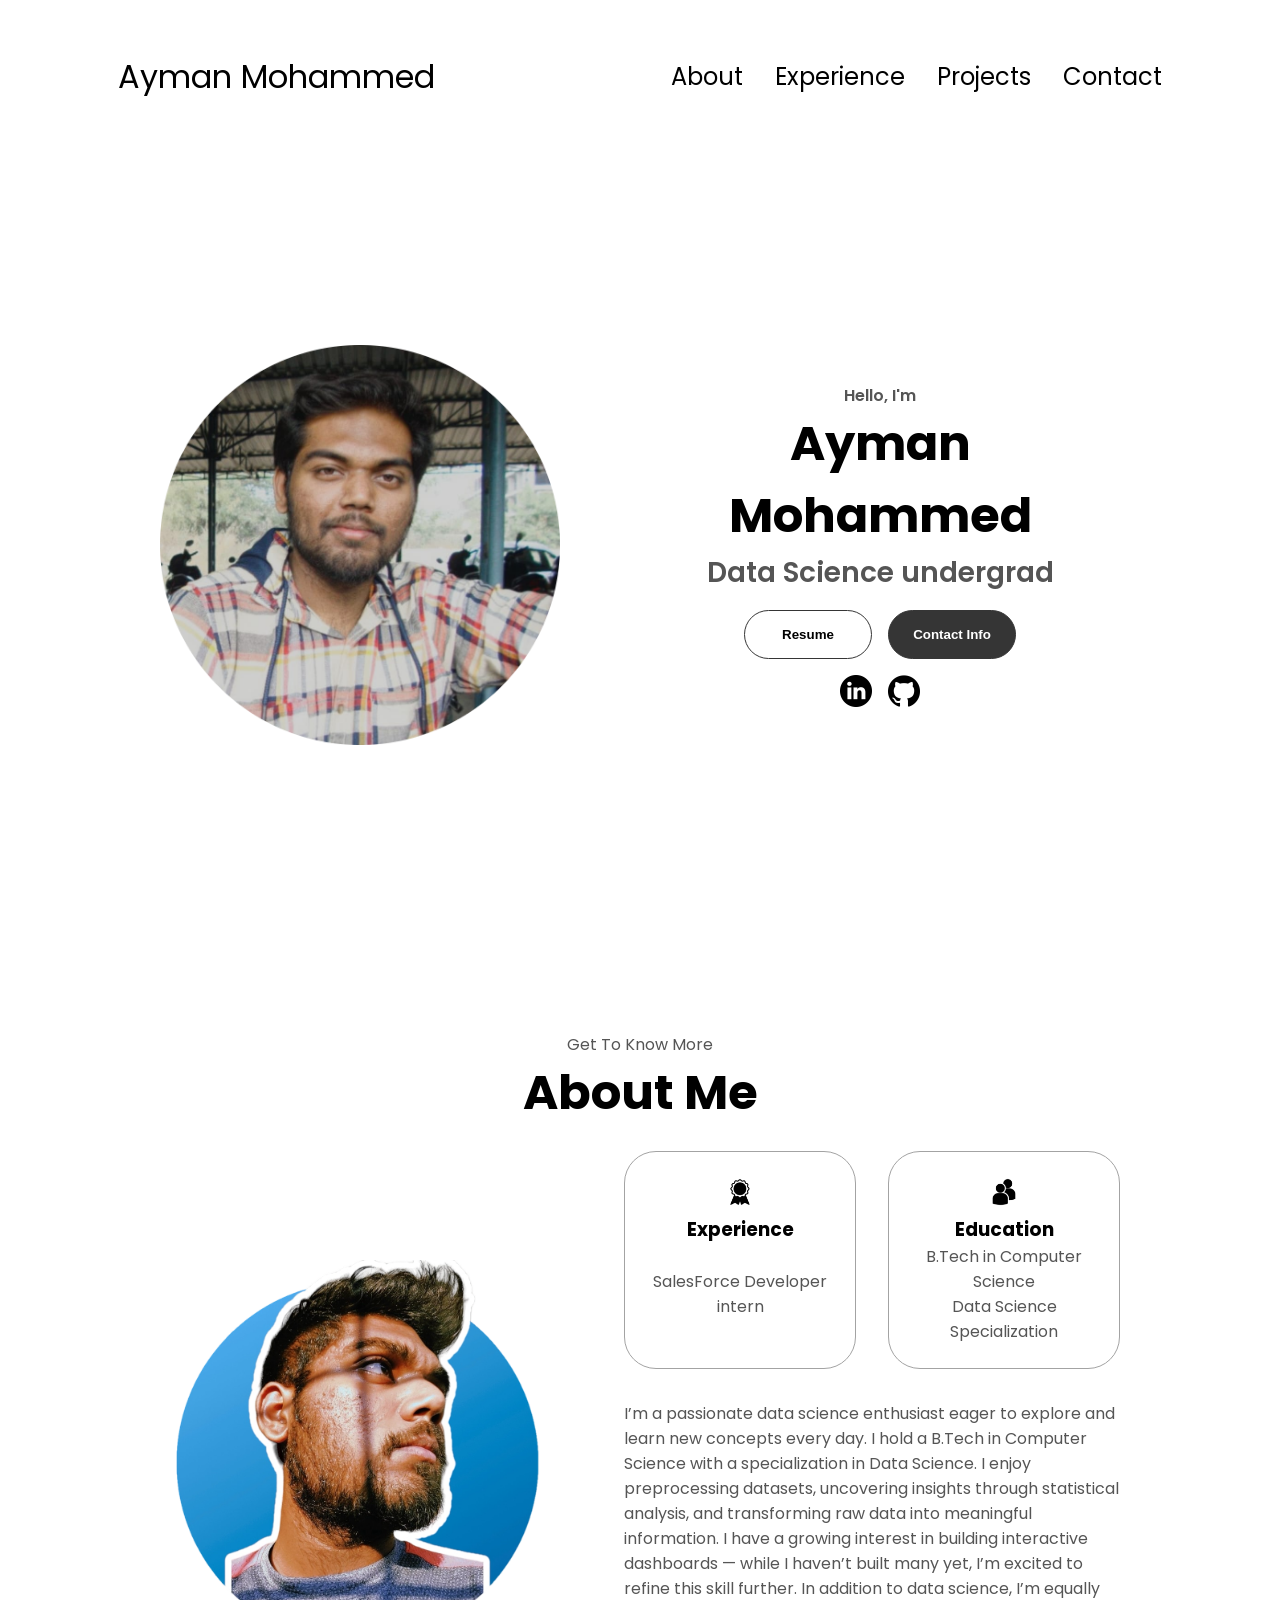
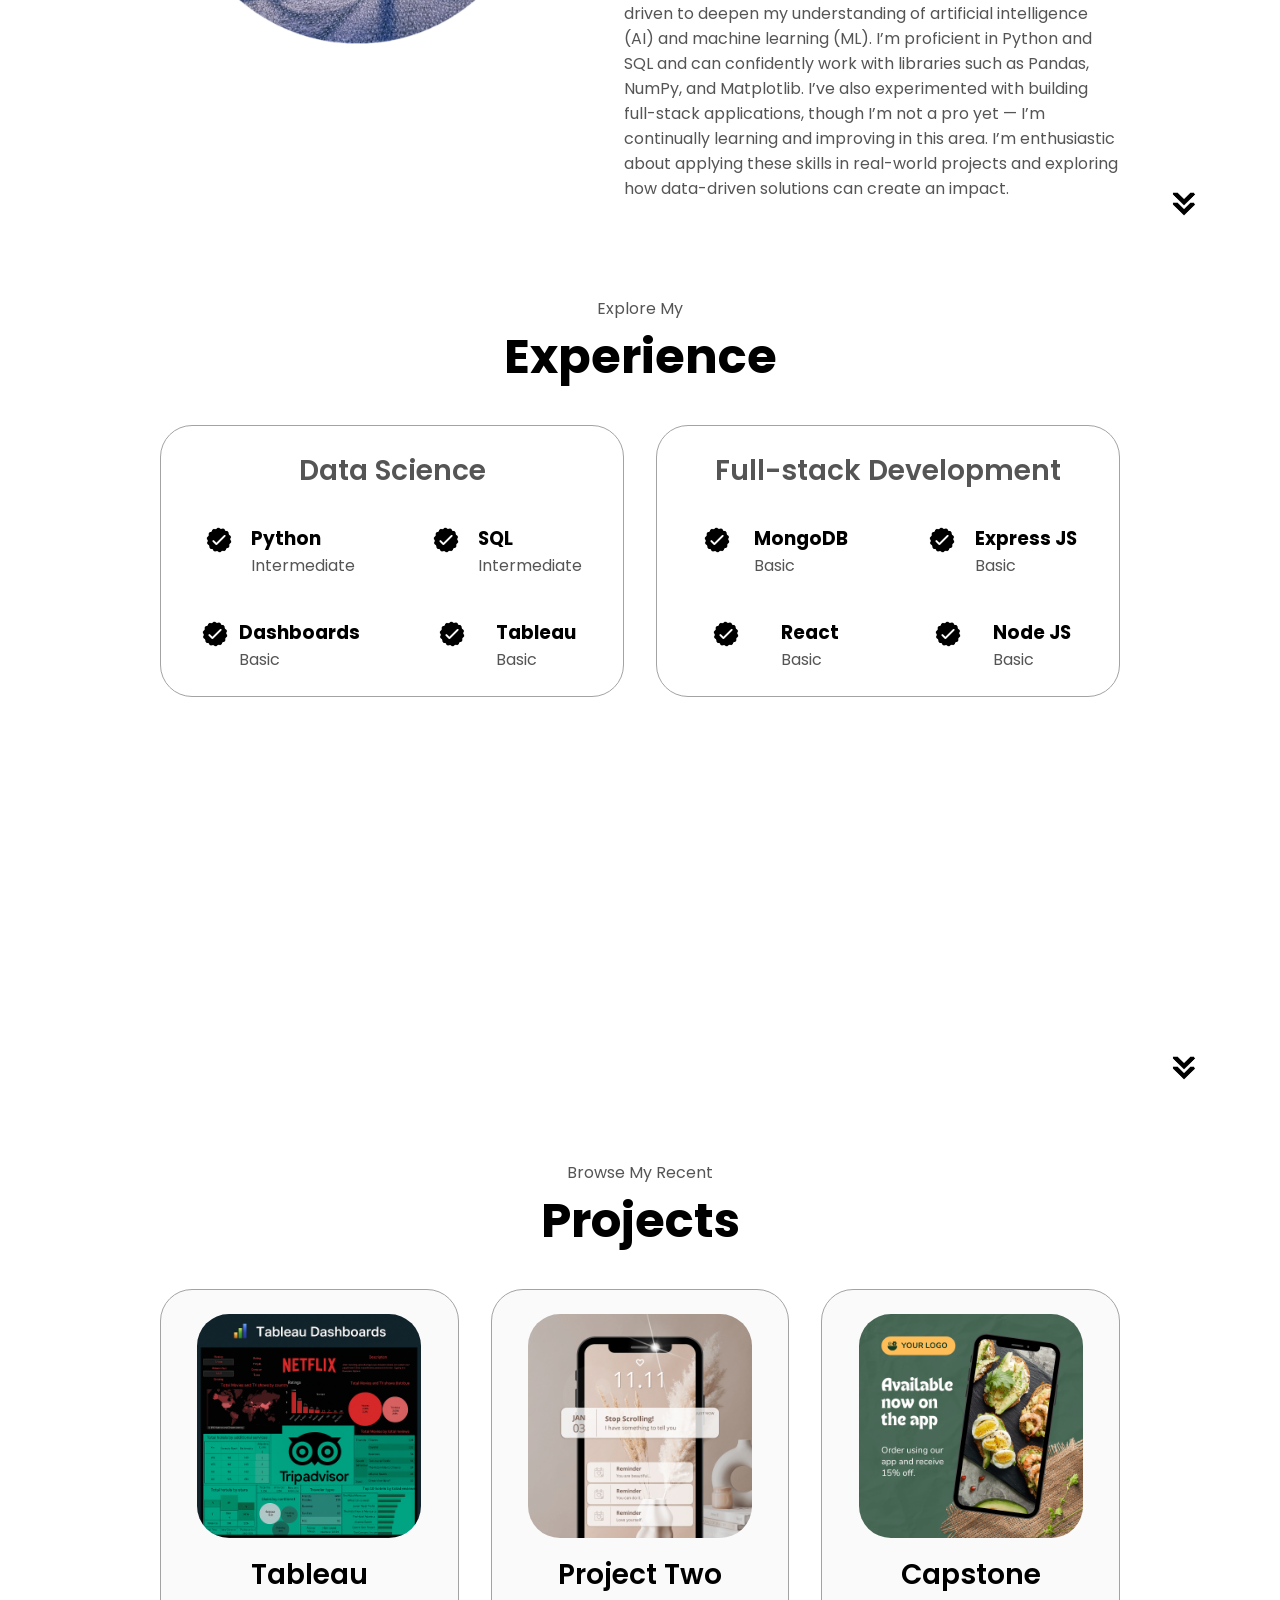
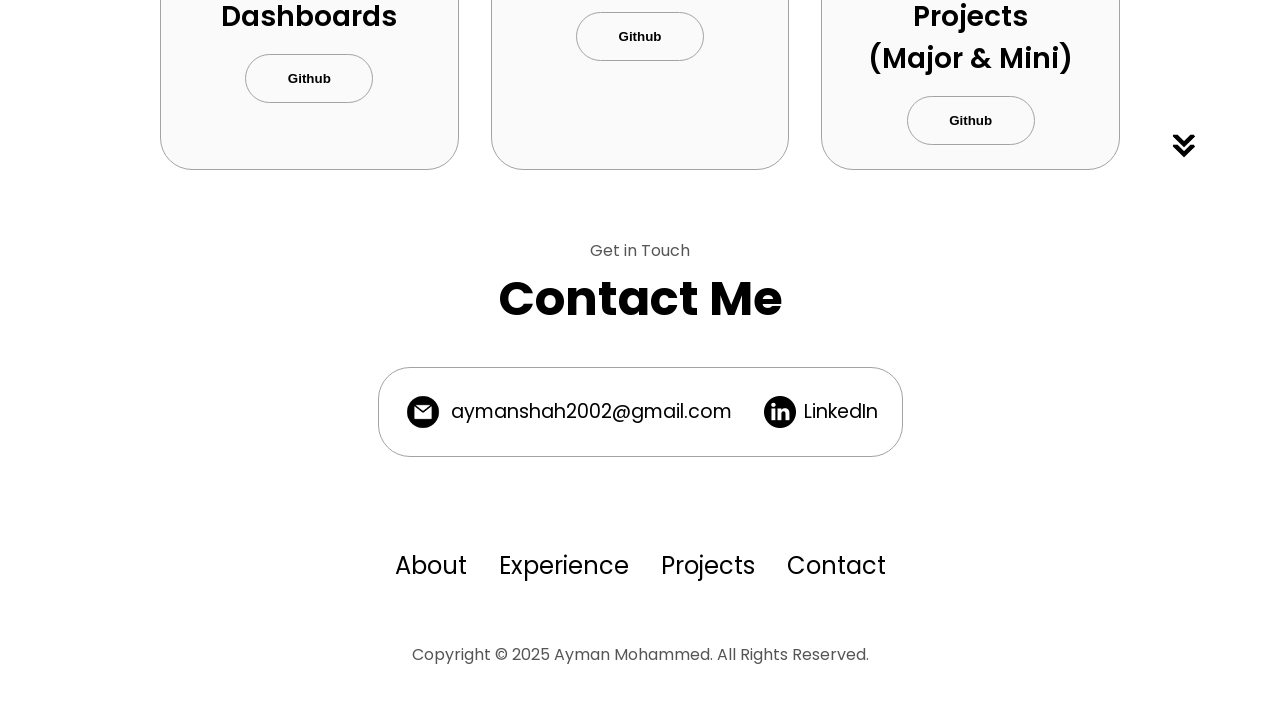
==== index.html @ a9204765 "Initial portfolio commit" ====
<!DOCTYPE html>
<html lang="en">
  <head>
    <meta charset="UTF-8" />
    <meta http-equiv="X-UA-Compatible" content="IE=edge" />
    <meta name="viewport" content="width=device-width, initial-scale=1.0" />
    <title>My Portfolio</title>
    <link rel="stylesheet" href="style.css" />
    <link rel="stylesheet" href="mediaqueries.css" />
  </head>
  <body>
    <nav id="desktop-nav">
      <div class="logo">Ayman Mohammed</div>
      <div>
        <ul class="nav-links">
          <li><a href="#about">About</a></li>
          <li><a href="#experience">Experience</a></li>
          <li><a href="#projects">Projects</a></li>
          <li><a href="#contact">Contact</a></li>
        </ul>
      </div>
    </nav>
    <nav id="hamburger-nav">
      <div class="logo">Ayman Mohammed</div>
      <div class="hamburger-menu">
        <div class="hamburger-icon" onclick="toggleMenu()">
          <span></span>
          <span></span>
          <span></span>
        </div>
        <div class="menu-links">
          <li><a href="#about" onclick="toggleMenu()">About</a></li>
          <li><a href="#experience" onclick="toggleMenu()">Experience</a></li>
          <li><a href="#projects" onclick="toggleMenu()">Projects</a></li>
          <li><a href="#contact" onclick="toggleMenu()">Contact</a></li>
        </div>
      </div>
    </nav>
    <section id="profile">
      <div class="section__pic-container">
        <img src="./assets2/cropped_image.png" alt="John Doe profile picture" />
      </div>
      <div class="section__text">
        <p class="section__text__p1">Hello, I'm</p>
        <h1 class="title">Ayman Mohammed</h1>
        <p class="section__text__p2">Data Science undergrad</p>
        <div class="btn-container">
          <button
            class="btn btn-color-2"
            onclick="window.open('./assets2/RESUME.pdf')"
          >
            Resume
          </button>
          <button class="btn btn-color-1" onclick="location.href='./#contact'">
            Contact Info
          </button>
        </div>
        <div id="socials-container">
          <img
            src="./assets/linkedin.png"
            alt="My LinkedIn profile"
            class="icon"
            onclick="location.href='https://www.linkedin.com/in/ayman-mohammed-b54881216/'"
          />
          <img
            src="./assets/github.png"
            alt="My Github profile"
            class="icon"
            onclick="location.href='https://github.com/Ayman047'"
          />
        </div>
      </div>
    </section>
    <section id="about">
      <p class="section__text__p1">Get To Know More</p>
      <h1 class="title">About Me</h1>
      <div class="section-container">
        <div class="section__pic-container">
          <img
            src="./assets2/profile-pic2.png"
            alt="Profile picture"
            class="about-pic"
          />
        </div>
        <div class="about-details-container">
          <div class="about-containers">
            <div class="details-container">
              <img
                src="./assets/experience.png"
                alt="Experience icon"
                class="icon"
              />
              <h3>Experience</h3>
              <p>  <br />SalesForce Developer intern</p>
            </div>
            <div class="details-container">
              <img
                src="./assets/education.png"
                alt="Education icon"
                class="icon"
              />
              <h3>Education</h3>
              <p>B.Tech in Computer Science <br />Data Science Specialization</p>
            </div>
          </div>
          <div class="text-container">
            <p>
              I’m a passionate data science enthusiast eager to explore and learn new concepts every day. I hold a B.Tech in Computer Science with a specialization in Data Science. I enjoy preprocessing datasets, uncovering insights through statistical analysis, and transforming raw data into meaningful information. I have a growing interest in building interactive dashboards — while I haven’t built many yet, I’m excited to refine this skill further.

In addition to data science, I’m equally driven to deepen my understanding of artificial intelligence (AI) and machine learning (ML). I’m proficient in Python and SQL and can confidently work with libraries such as Pandas, NumPy, and Matplotlib. I’ve also experimented with building full-stack applications, though I’m not a pro yet — I’m continually learning and improving in this area.

I’m enthusiastic about applying these skills in real-world projects and exploring how data-driven solutions can create an impact.
            </p>
          </div>
        </div>
      </div>
      <img
        src="./assets/arrow.png"
        alt="Arrow icon"
        class="icon arrow"
        onclick="location.href='./#experience'"
      />
    </section>
    <section id="experience">
      <p class="section__text__p1">Explore My</p>
      <h1 class="title">Experience</h1>
      <div class="experience-details-container">
        <div class="about-containers">
          <div class="details-container">
            <h2 class="experience-sub-title">Data Science</h2>
            <div class="article-container">
              <article>
                <img
                  src="./assets/checkmark.png"
                  alt="Experience icon"
                  class="icon"
                />
                <div>
                  <h3>Python</h3>
                  <p>Intermediate</p>
                </div>
              </article>
              <article>
                <img
                  src="./assets/checkmark.png"
                  alt="Experience icon"
                  class="icon"
                />
                <div>
                  <h3>SQL</h3>
                  <p>Intermediate</p>
                </div>
              </article>
              <article>
                <img
                  src="./assets/checkmark.png"
                  alt="Experience icon"
                  class="icon"
                />
                <div>
                  <h3>Dashboards</h3>
                  <p>Basic</p>
                </div>
              </article>
              <article>
                <img
                  src="./assets/checkmark.png"
                  alt="Experience icon"
                  class="icon"
                />
                <div>
                  <h3>Tableau</h3>
                  <p>Basic</p>
                </div>
              </article>
            </div>
          </div>
          <div class="details-container">
            <h2 class="experience-sub-title">Full-stack Development</h2>
            <div class="article-container">
              <article>
                <img
                  src="./assets/checkmark.png"
                  alt="Experience icon"
                  class="icon"
                />
                <div>
                  <h3>MongoDB</h3>
                  <p>Basic</p>
                </div>
              </article>
              <article>
                <img
                  src="./assets/checkmark.png"
                  alt="Experience icon"
                  class="icon"
                />
                <div>
                  <h3>Express JS</h3>
                  <p>Basic</p>
                </div>
              </article>
              <article>
                <img
                  src="./assets/checkmark.png"
                  alt="Experience icon"
                  class="icon"
                />
                <div>
                  <h3>React</h3>
                  <p>Basic</p>
                </div>
              </article>
              <article>
                <img
                  src="./assets/checkmark.png"
                  alt="Experience icon"
                  class="icon"
                />
                <div>
                  <h3>Node JS</h3>
                  <p>Basic</p>
                </div>
              </article>
            </div>
          </div>
        </div>
      </div>
      <img
        src="./assets/arrow.png"
        alt="Arrow icon"
        class="icon arrow"
        onclick="location.href='./#projects'"
      />
    </section>
    <section id="projects">
      <p class="section__text__p1">Browse My Recent</p>
      <h1 class="title">Projects</h1>
      <div class="experience-details-container">
        <div class="about-containers">
          <div class="details-container color-container">
            <div class="article-container">
              <img
                src="./assets/project-1.png"
                alt="Project 1"
                class="project-img"
              />
            </div>
            <h2 class="experience-sub-title project-title">Tableau Dashboards</h2>
            <div class="btn-container">
              <button
                class="btn btn-color-2 project-btn"
                onclick="location.href='https://github.com/Ayman047/Tableau-Projects'"
              >
                Github
              </button>
            </div>
          </div>
          <div class="details-container color-container">
            <div class="article-container">
              <img
                src="./assets/project-2.png"
                alt="Project 2"
                class="project-img"
              />
            </div>
            <h2 class="experience-sub-title project-title">Project Two</h2>
            <div class="btn-container">
              <button
                class="btn btn-color-2 project-btn"
                onclick="location.href='https://github.com/'"
              >
                Github
              </button>
            </div>
          </div>
          <div class="details-container color-container">
            <div class="article-container">
              <img
                src="./assets/project-3.png"
                alt="Project 3"
                class="project-img"
              />
            </div>
            <h2 class="experience-sub-title project-title">Capstone Projects (Major & Mini)</h2>
            <div class="btn-container">
              <button
                class="btn btn-color-2 project-btn"
                onclick="location.href='https://github.com/'"
              >
                Github
              </button>
            </div>
          </div>
        </div>
      </div>
      <img
        src="./assets/arrow.png"
        alt="Arrow icon"
        class="icon arrow"
        onclick="location.href='./#contact'"
      />
    </section>
    <section id="contact">
      <p class="section__text__p1">Get in Touch</p>
      <h1 class="title">Contact Me</h1>
      <div class="contact-info-upper-container">
        <div class="contact-info-container">
          <img
            src="./assets/email.png"
            alt="Email icon"
            class="icon contact-icon email-icon"
          />
          <p><a href="mailto:examplemail@gmail.com">aymanshah2002@gmail.com</a></p>
        </div>
        <div class="contact-info-container">
          <img
            src="./assets/linkedin.png"
            alt="LinkedIn icon"
            class="icon contact-icon"
          />
          <p><a href="https://www.linkedin.com/in/ayman-mohammed-b54881216/">LinkedIn</a></p>
        </div>
      </div>
    </section>
    <footer>
      <nav>
        <div class="nav-links-container">
          <ul class="nav-links">
            <li><a href="#about">About</a></li>
            <li><a href="#experience">Experience</a></li>
            <li><a href="#projects">Projects</a></li>
            <li><a href="#contact">Contact</a></li>
          </ul>
        </div>
      </nav>
      <p>Copyright &#169; 2025 Ayman Mohammed. All Rights Reserved.</p>
    </footer>
    <script src="script.js"></script>
  </body>
</html>
---- style.css ----
/* GENERAL */

@import url("https://fonts.googleapis.com/css2?family=Poppins:wght@300;400;500;600&display=swap");

* {
  margin: 0;
  padding: 0;
}

body {
  font-family: "Poppins", sans-serif;
}

html {
  scroll-behavior: smooth;
}

p {
  color: rgb(85, 85, 85);
}

/* TRANSITION */

a,
.btn {
  transition: all 300ms ease;
}

/* DESKTOP NAV */

nav,
.nav-links {
  display: flex;
}

nav {
  justify-content: space-around;
  align-items: center;
  height: 17vh;
}

.nav-links {
  gap: 2rem;
  list-style: none;
  font-size: 1.5rem;
}

a {
  color: black;
  text-decoration: none;
  text-decoration-color: white;
}

a:hover {
  color: grey;
  text-decoration: underline;
  text-underline-offset: 1rem;
  text-decoration-color: rgb(181, 181, 181);
}

.logo {
  font-size: 2rem;
}

.logo:hover {
  cursor: default;
}

/* HAMBURGER MENU */

#hamburger-nav {
  display: none;
}

.hamburger-menu {
  position: relative;
  display: inline-block;
}

.hamburger-icon {
  display: flex;
  flex-direction: column;
  justify-content: space-between;
  height: 24px;
  width: 30px;
  cursor: pointer;
}

.hamburger-icon span {
  width: 100%;
  height: 2px;
  background-color: black;
  transition: all 0.3 ease-in-out;
}

.menu-links {
  position: absolute;
  top: 100%;
  right: 0;
  background-color: white;
  width: fit-content;
  max-height: 0;
  overflow: hidden;
  transition: all 0.3 ease-in-out;
}

.menu-links a {
  display: block;
  padding: 10px;
  text-align: center;
  font-size: 1.5rem;
  color: black;
  text-decoration: none;
  transition: all 0.3 ease-in-out;
}

.menu-links li {
  list-style: none;
}

.menu-links.open {
  max-height: 300px;
}

.hamburger-icon.open span:first-child {
  transform: rotate(45deg) translate(10px, 5px);
}

.hamburger-icon.open span:nth-child(2) {
  opacity: 0;
}

.hamburger-icon.open span:last-child {
  transform: rotate(-45deg) translate(10px, -5px);
}

.hamburger-icon span:first-child {
  transform: none;
}

.hamburger-icon span:first-child {
  opacity: 1;
}

.hamburger-icon span:first-child {
  transform: none;
}

/* SECTIONS */

section {
  padding-top: 4vh;
  height: 96vh;
  margin: 0 10rem;
  box-sizing: border-box;
  min-height: fit-content;
}

.section-container {
  display: flex;
}

/* PROFILE SECTION */

#profile {
  display: flex;
  justify-content: center;
  gap: 5rem;
  height: 80vh;
}

.section__pic-container {
  display: flex;
  height: 400px;
  width: 400px;
  margin: auto 0;
}

.section__text {
  align-self: center;
  text-align: center;
}

.section__text p {
  font-weight: 600;
}

.section__text__p1 {
  text-align: center;
}

.section__text__p2 {
  font-size: 1.75rem;
  margin-bottom: 1rem;
}

.title {
  font-size: 3rem;
  text-align: center;
}

#socials-container {
  display: flex;
  justify-content: center;
  margin-top: 1rem;
  gap: 1rem;
}

/* ICONS */

.icon {
  cursor: pointer;
  height: 2rem;
}

/* BUTTONS */

.btn-container {
  display: flex;
  justify-content: center;
  gap: 1rem;
}

.btn {
  font-weight: 600;
  transition: all 300ms ease;
  padding: 1rem;
  width: 8rem;
  border-radius: 2rem;
}

.btn-color-1,
.btn-color-2 {
  border: rgb(53, 53, 53) 0.1rem solid;
}

.btn-color-1:hover,
.btn-color-2:hover {
  cursor: pointer;
}

.btn-color-1,
.btn-color-2:hover {
  background: rgb(53, 53, 53);
  color: white;
}

.btn-color-1:hover {
  background: rgb(0, 0, 0);
}

.btn-color-2 {
  background: none;
}

.btn-color-2:hover {
  border: rgb(255, 255, 255) 0.1rem solid;
}

.btn-container {
  gap: 1rem;
}

/* ABOUT SECTION */

#about {
  position: relative;
}

.about-containers {
  gap: 2rem;
  margin-bottom: 2rem;
  margin-top: 2rem;
}

.about-details-container {
  justify-content: center;
  flex-direction: column;
}

.about-containers,
.about-details-container {
  display: flex;
}

.about-pic {
  border-radius: 2rem;
}

.arrow {
  position: absolute;
  right: -5rem;
  bottom: 2.5rem;
}

.details-container {
  padding: 1.5rem;
  flex: 1;
  background: white;
  border-radius: 2rem;
  border: rgb(53, 53, 53) 0.1rem solid;
  border-color: rgb(163, 163, 163);
  text-align: center;
}

.section-container {
  gap: 4rem;
  height: 80%;
}

.section__pic-container {
  height: 400px;
  width: 400px;
  margin: auto 0;
}

/* EXPERIENCE SECTION */

#experience {
  position: relative;
}

.experience-sub-title {
  color: rgb(85, 85, 85);
  font-weight: 600;
  font-size: 1.75rem;
  margin-bottom: 2rem;
}

.experience-details-container {
  display: flex;
  justify-content: center;
  flex-direction: column;
}

.article-container {
  display: flex;
  text-align: initial;
  flex-wrap: wrap;
  flex-direction: row;
  gap: 2.5rem;
  justify-content: space-around;
}

article {
  display: flex;
  width: 10rem;
  justify-content: space-around;
  gap: 0.5rem;
}

article .icon {
  cursor: default;
}

/* PROJECTS SECTION */

#projects {
  position: relative;
}

.color-container {
  border-color: rgb(163, 163, 163);
  background: rgb(250, 250, 250);
}

.project-img {
  border-radius: 2rem;
  width: 90%;
  height: 90%;
}

.project-title {
  margin: 1rem;
  color: black;
}

.project-btn {
  color: black;
  border-color: rgb(163, 163, 163);
}

/* CONTACT */

#contact {
  display: flex;
  justify-content: center;
  flex-direction: column;
  height: 70vh;
}

.contact-info-upper-container {
  display: flex;
  justify-content: center;
  border-radius: 2rem;
  border: rgb(53, 53, 53) 0.1rem solid;
  border-color: rgb(163, 163, 163);
  background: (250, 250, 250);
  margin: 2rem auto;
  padding: 0.5rem;
}

.contact-info-container {
  display: flex;
  align-items: center;
  justify-content: center;
  gap: 0.5rem;
  margin: 1rem;
}

.contact-info-container p {
  font-size: larger;
}

.contact-icon {
  cursor: default;
}

.email-icon {
  height: 2.5rem;
}

/* FOOTER SECTION */

footer {
  height: 26vh;
  margin: 0 1rem;
}

footer p {
  text-align: center;
}
---- mediaqueries.css ----
@media screen and (max-width: 1400px) {
  #profile {
    height: 83vh;
    margin-bottom: 6rem;
  }
  .about-containers {
    flex-wrap: wrap;
  }
  #contact,
  #projects {
    height: fit-content;
  }
}

@media screen and (max-width: 1200px) {
  #desktop-nav {
    display: none;
  }
  #hamburger-nav {
    display: flex;
  }
  #experience,
  .experience-details-container {
    margin-top: 2rem;
  }
  #profile,
  .section-container {
    display: block;
  }
  .arrow {
    display: none;
  }
  section,
  .section-container {
    height: fit-content;
  }
  section {
    margin: 0 5%;
  }
  .section__pic-container {
    width: 275px;
    height: 275px;
    margin: 0 auto 2rem;
  }
  .about-containers {
    margin-top: 0;
  }
}

@media screen and (max-width: 600px) {
  #contact,
  footer {
    height: 40vh;
  }
  #profile {
    height: 83vh;
    margin-bottom: 0;
  }
  article {
    font-size: 1rem;
  }
  footer nav {
    height: fit-content;
    margin-bottom: 2rem;
  }
  .about-containers,
  .contact-info-upper-container,
  .btn-container {
    flex-wrap: wrap;
  }
  .contact-info-container {
    margin: 0;
  }
  .contact-info-container p,
  .nav-links li a {
    font-size: 1rem;
  }
  .experience-sub-title {
    font-size: 1.25rem;
  }
  .logo {
    font-size: 1.5rem;
  }
  .nav-links {
    flex-direction: column;
    gap: 0.5rem;
    text-align: center;
  }
  .section__pic-container {
    width: auto;
    height: 46vw;
    justify-content: center;
  }
  .section__text__p2 {
    font-size: 1.25rem;
  }
  .title {
    font-size: 2rem;
  }
  .text-container {
    text-align: justify;
  }
}
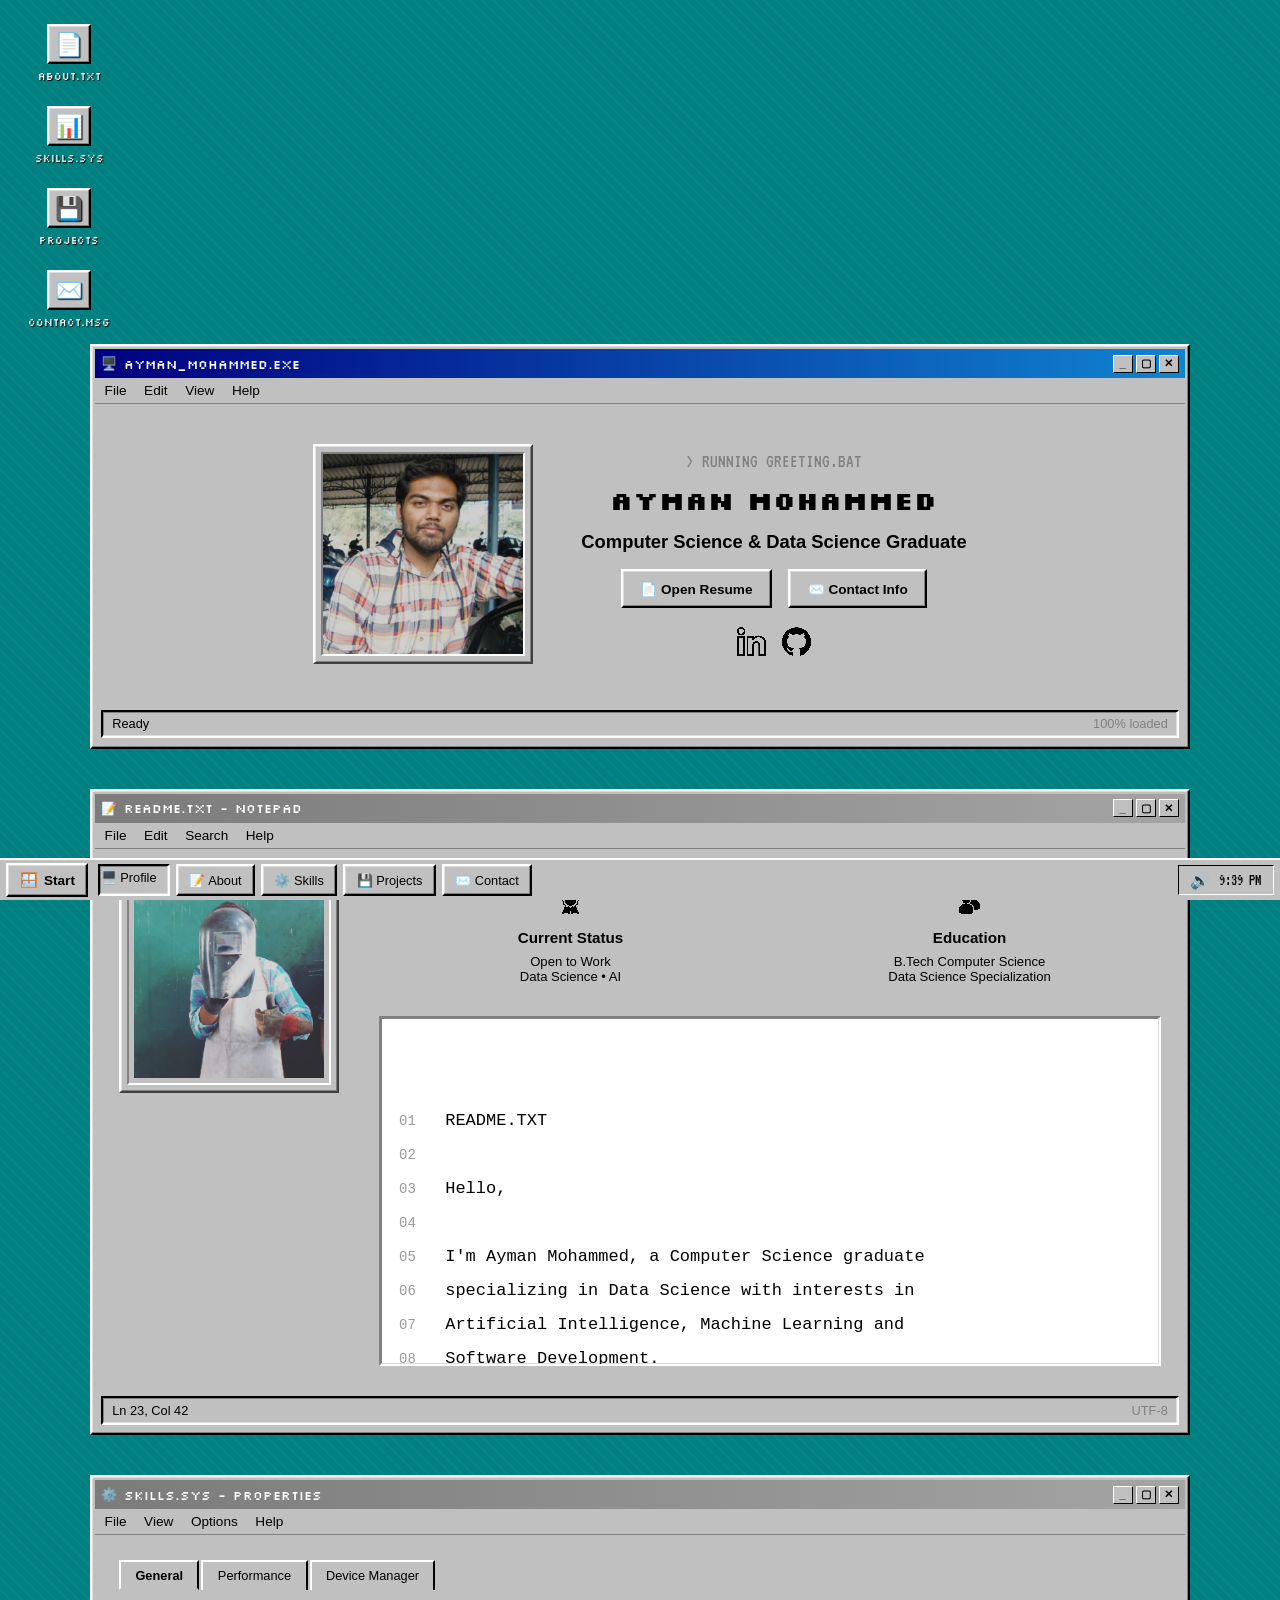
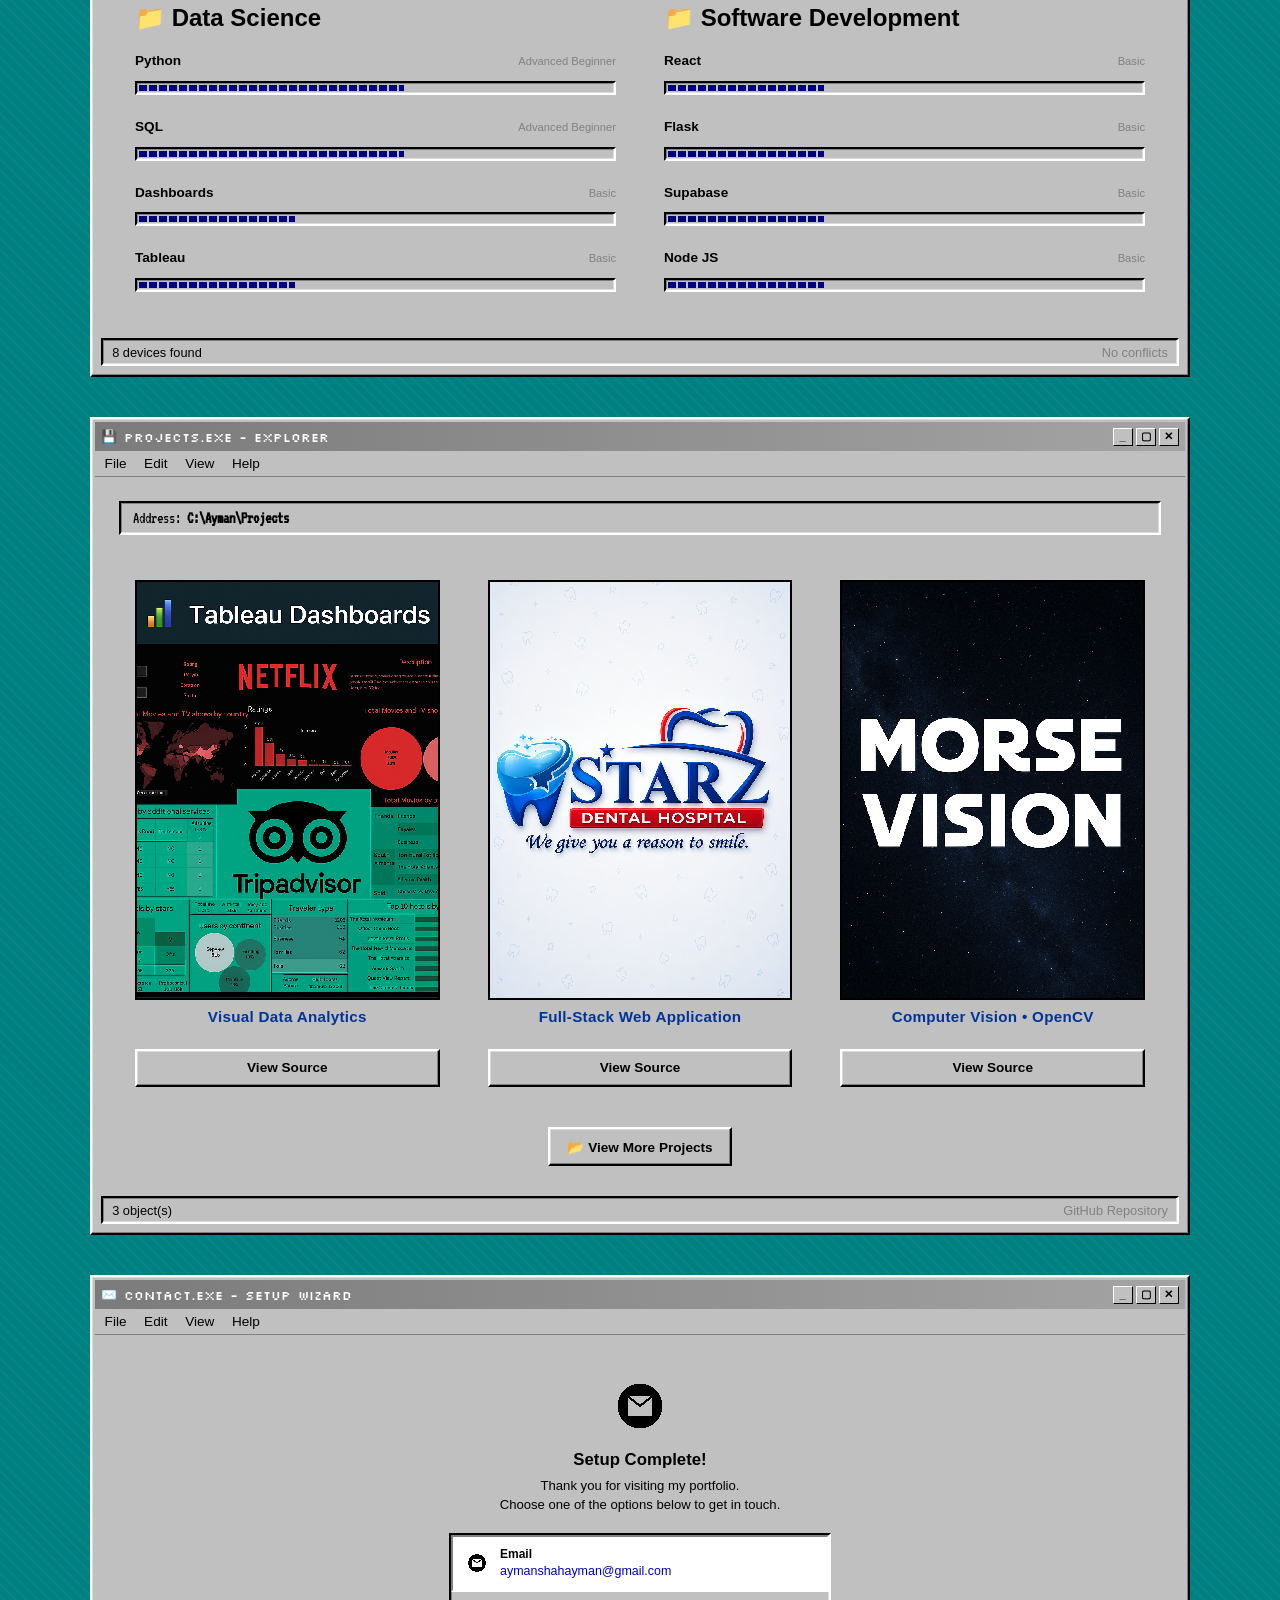
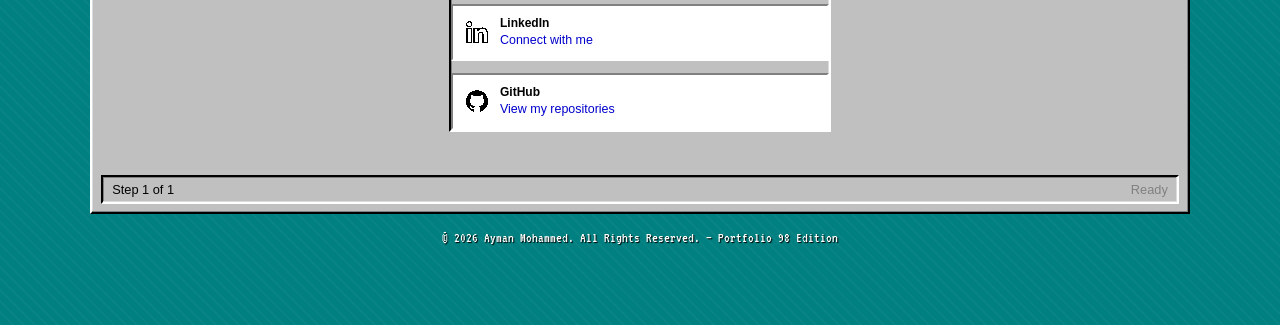
==== commit 34001a7f: "Update portfolio" ====
--- a/index.html
+++ b/index.html
@@ -4,338 +4,563 @@
     <meta charset="UTF-8" />
     <meta http-equiv="X-UA-Compatible" content="IE=edge" />
     <meta name="viewport" content="width=device-width, initial-scale=1.0" />
-    <title>My Portfolio</title>
+    <title>AYMAN_MOHAMMED.EXE</title>
+     <!-- Favicon -->
+    <link rel="icon" href="assets/favicon.ico">
+    <link rel="stylesheet" href="style.css" />
+    <link rel="stylesheet" href="mediaqueries.css" />
+  </head>
     <link rel="stylesheet" href="style.css" />
     <link rel="stylesheet" href="mediaqueries.css" />
   </head>
   <body>
-    <nav id="desktop-nav">
-      <div class="logo">Ayman Mohammed</div>
-      <div>
-        <ul class="nav-links">
-          <li><a href="#about">About</a></li>
-          <li><a href="#experience">Experience</a></li>
-          <li><a href="#projects">Projects</a></li>
-          <li><a href="#contact">Contact</a></li>
-        </ul>
-      </div>
-    </nav>
-    <nav id="hamburger-nav">
-      <div class="logo">Ayman Mohammed</div>
-      <div class="hamburger-menu">
-        <div class="hamburger-icon" onclick="toggleMenu()">
-          <span></span>
-          <span></span>
-          <span></span>
-        </div>
-        <div class="menu-links">
-          <li><a href="#about" onclick="toggleMenu()">About</a></li>
-          <li><a href="#experience" onclick="toggleMenu()">Experience</a></li>
-          <li><a href="#projects" onclick="toggleMenu()">Projects</a></li>
-          <li><a href="#contact" onclick="toggleMenu()">Contact</a></li>
-        </div>
-      </div>
-    </nav>
-    <section id="profile">
-      <div class="section__pic-container">
-        <img src="./assets2/cropped_image.png" alt="John Doe profile picture" />
-      </div>
-      <div class="section__text">
-        <p class="section__text__p1">Hello, I'm</p>
-        <h1 class="title">Ayman Mohammed</h1>
-        <p class="section__text__p2">Data Science undergrad</p>
-        <div class="btn-container">
-          <button
-            class="btn btn-color-2"
-            onclick="window.open('./assets2/RESUME.pdf')"
-          >
-            Resume
-          </button>
-          <button class="btn btn-color-1" onclick="location.href='./#contact'">
-            Contact Info
-          </button>
-        </div>
-        <div id="socials-container">
-          <img
-            src="./assets/linkedin.png"
-            alt="My LinkedIn profile"
-            class="icon"
-            onclick="location.href='https://www.linkedin.com/in/ayman-mohammed-b54881216/'"
-          />
-          <img
-            src="./assets/github.png"
-            alt="My Github profile"
-            class="icon"
-            onclick="location.href='https://github.com/Ayman047'"
-          />
-        </div>
-      </div>
-    </section>
-    <section id="about">
-      <p class="section__text__p1">Get To Know More</p>
-      <h1 class="title">About Me</h1>
-      <div class="section-container">
-        <div class="section__pic-container">
-          <img
-            src="./assets2/profile-pic2.png"
-            alt="Profile picture"
-            class="about-pic"
-          />
-        </div>
-        <div class="about-details-container">
-          <div class="about-containers">
-            <div class="details-container">
-              <img
-                src="./assets/experience.png"
-                alt="Experience icon"
-                class="icon"
-              />
-              <h3>Experience</h3>
-              <p>  <br />SalesForce Developer intern</p>
+    <!-- BOOT SCREEN -->
+    <div id="boot-screen">
+      <div class="boot-text">
+        <p>PORTFOLIO-OS (C) 1998 AYMAN MOHAMMED CORP.</p>
+        <p>640K CONVENTIONAL MEMORY OK</p>
+        <p>DETECTING DATA SCIENCE SKILLS......... OK</p>
+        <p>LOADING RESUME.EXE.................... OK</p>
+        <p>MOUNTING PROJECTS (C:\)............... OK</p>
+        <p id="boot-start">Starting Portfolio 98...</p>
+        <div class="boot-bar"><div class="boot-bar-fill" id="boot-bar-fill"></div></div>
+      </div>
+    </div>
+
+    <!-- DESKTOP -->
+    <div id="desktop">
+      <div class="desktop-icons">
+        <a class="desktop-icon" href="#about">
+          <div class="di-glyph">📄</div>
+          <span>About.txt</span>
+        </a>
+        <a class="desktop-icon" href="#experience">
+          <div class="di-glyph">📊</div>
+          <span>Skills.sys</span>
+        </a>
+        <a class="desktop-icon" href="#projects">
+          <div class="di-glyph">💾</div>
+          <span>Projects</span>
+        </a>
+        <a class="desktop-icon" href="#contact">
+          <div class="di-glyph">✉️</div>
+          <span>Contact.msg</span>
+        </a>
+      </div>
+
+      <main>
+        <!-- PROFILE WINDOW -->
+        <section id="profile" class="win-window" data-app="profile">
+          <div class="win-titlebar">
+            <span class="win-title"><span class="win-title-icon">🖥️</span> AYMAN_MOHAMMED.EXE</span>
+            <div class="win-controls">
+              <button type="button" aria-label="Minimize">_</button>
+              <button type="button" aria-label="Maximize">▢</button>
+              <button type="button" aria-label="Close">✕</button>
             </div>
-            <div class="details-container">
-              <img
-                src="./assets/education.png"
-                alt="Education icon"
-                class="icon"
-              />
-              <h3>Education</h3>
-              <p>B.Tech in Computer Science <br />Data Science Specialization</p>
+          </div>
+          <div class="win-menubar">
+            <span>File</span><span>Edit</span><span>View</span><span>Help</span>
+          </div>
+          <div class="win-body win-body--profile">
+            <div class="section__pic-container">
+              <img src="./assets/cropped_image.png" alt="Ayman Mohammed profile picture" />
             </div>
-          </div>
-          <div class="text-container">
+            <div class="section__text">
+              <p class="section__text__p1">&gt; RUNNING GREETING.BAT</p>
+              <h1 class="title">Ayman Mohammed</h1>
+              <p class="section__text__p2">Computer Science & Data Science Graduate </p>
+              <div class="btn-container">
+                <button
+                  class="btn btn-3d"
+                  onclick="window.open('./assets/RESUME.pdf')"
+                >
+                  📄 Open Resume
+                </button>
+                <button class="btn btn-3d" onclick="location.href='./#contact'">
+                  ✉️ Contact Info
+                </button>
+              </div>
+              <div id="socials-container">
+                <img
+                  src="./assets/linkedin.png"
+                  alt="My LinkedIn profile"
+                  class="icon"
+                  onclick="location.href='https://www.linkedin.com/in/ayman-mohammed-b54881216/'"
+                />
+                <img
+                  src="./assets/github.png"
+                  alt="My Github profile"
+                  class="icon"
+                  onclick="location.href='https://github.com/Ayman047'"
+                />
+              </div>
+            </div>
+          </div>
+          <div class="win-statusbar"><span>Ready</span><span class="win-statusbar-right">100% loaded</span></div>
+        </section>
+
+<!-- ABOUT WINDOW (Notepad style) -->
+<section id="about" class="win-window" data-app="about">
+
+  <div class="win-titlebar">
+    <span class="win-title">
+      <span class="win-title-icon">📝</span>
+      README.TXT - Notepad
+    </span>
+
+    <div class="win-controls">
+      <button type="button">_</button>
+      <button type="button">▢</button>
+      <button type="button">✕</button>
+    </div>
+  </div>
+
+  <div class="win-menubar">
+    <span>File</span>
+    <span>Edit</span>
+    <span>Search</span>
+    <span>Help</span>
+  </div>
+
+  <div class="win-body">
+
+    <div class="section-container">
+
+      <!-- Picture -->
+
+      <div class="section__pic-container about-pic-frame">
+
+        <img
+          src="./assets/profile-pic3.png"
+          alt="Profile Picture"
+          class="about-pic"
+        >
+      </div>
+
+      <!-- Right Side -->
+
+      <div class="about-details-container">
+
+        <div class="about-containers">
+
+          <div class="details-container">
+            <img src="./assets/experience.png" class="icon">
+
+            <h3>Current Status</h3>
+
             <p>
-              I’m a passionate data science enthusiast eager to explore and learn new concepts every day. I hold a B.Tech in Computer Science with a specialization in Data Science. I enjoy preprocessing datasets, uncovering insights through statistical analysis, and transforming raw data into meaningful information. I have a growing interest in building interactive dashboards — while I haven’t built many yet, I’m excited to refine this skill further.
-
-In addition to data science, I’m equally driven to deepen my understanding of artificial intelligence (AI) and machine learning (ML). I’m proficient in Python and SQL and can confidently work with libraries such as Pandas, NumPy, and Matplotlib. I’ve also experimented with building full-stack applications, though I’m not a pro yet — I’m continually learning and improving in this area.
-
-I’m enthusiastic about applying these skills in real-world projects and exploring how data-driven solutions can create an impact.
+              Open to Work<br>
+              Data Science • AI
             </p>
-          </div>
-        </div>
-      </div>
-      <img
-        src="./assets/arrow.png"
-        alt="Arrow icon"
-        class="icon arrow"
-        onclick="location.href='./#experience'"
-      />
-    </section>
-    <section id="experience">
-      <p class="section__text__p1">Explore My</p>
-      <h1 class="title">Experience</h1>
-      <div class="experience-details-container">
-        <div class="about-containers">
+
+          </div>
+
           <div class="details-container">
-            <h2 class="experience-sub-title">Data Science</h2>
-            <div class="article-container">
-              <article>
-                <img
-                  src="./assets/checkmark.png"
-                  alt="Experience icon"
-                  class="icon"
-                />
-                <div>
-                  <h3>Python</h3>
-                  <p>Intermediate</p>
+            <img src="./assets/education.png" class="icon">
+
+            <h3>Education</h3>
+
+            <p>
+              B.Tech Computer Science<br>
+              Data Science Specialization
+            </p>
+
+          </div>
+
+        </div>
+
+        <!-- Notepad -->
+
+        <div class="notepad-text">
+
+<span class="line">01</span> README.TXT
+<span class="line">02</span>
+<span class="line">03</span> Hello,
+<span class="line">04</span>
+<span class="line">05</span> I'm Ayman Mohammed, a Computer Science graduate
+<span class="line">06</span> specializing in Data Science with interests in
+<span class="line">07</span> Artificial Intelligence, Machine Learning and
+<span class="line">08</span> Software Development.
+<span class="line">09</span>
+<span class="line">10</span> Technologies:
+<span class="line">11</span> • Python • SQL
+<span class="line">12</span> • Pandas • NumPy • Scikit-learn
+<span class="line">13</span> • Tableau • Power BI
+<span class="line">14</span> • OpenCV • Flask • React
+<span class="line">15</span>
+<span class="line">16</span> Projects:
+<span class="line">17</span> • Blink to Text (Capstone)
+<span class="line">18</span> • Netflix Dashboard
+<span class="line">19</span> • Tripadvisor Dashboard
+<span class="line">20</span> • Starz Dental Web Application
+<span class="line">21</span>
+<span class="line">22</span> Currently seeking opportunities to build
+<span class="line">23</span> impactful AI and data-driven applications.
+
+        </div>
+
+      </div>
+
+    </div>
+
+  </div>
+
+  <div class="win-statusbar">
+    <span>Ln 23, Col 42</span>
+    <span class="win-statusbar-right">UTF-8</span>
+  </div>
+
+</section>
+
+        <!-- EXPERIENCE WINDOW (System Properties style) -->
+        <section id="experience" class="win-window" data-app="experience">
+          <div class="win-titlebar">
+            <span class="win-title"><span class="win-title-icon">⚙️</span> SKILLS.SYS - Properties</span>
+            <div class="win-controls">
+              <button type="button" aria-label="Minimize">_</button>
+              <button type="button" aria-label="Maximize">▢</button>
+              <button type="button" aria-label="Close">✕</button>
+            </div>
+          </div>
+          <div class="win-menubar">
+            <span>File</span><span>View</span><span>Options</span><span>Help</span>
+          </div>
+          <div class="win-body">
+            <div class="win-tabs">
+              <span class="win-tab active">General</span>
+              <span class="win-tab">Performance</span>
+              <span class="win-tab">Device Manager</span>
+            </div>
+            <div class="experience-details-container">
+              <div class="about-containers">
+                <div class="details-container skills-panel">
+                  <h2 class="experience-sub-title">📁 Data Science</h2>
+                  <div class="article-container">
+                    <article class="skill-row" data-level="2">
+                      <div class="skill-row-top"><h3>Python</h3><span class="skill-tag">Advanced Beginner</span></div>
+                      <div class="skill-meter"><div class="skill-meter-fill"></div></div>
+                    </article>
+                    <article class="skill-row" data-level="2">
+                      <div class="skill-row-top"><h3>SQL</h3><span class="skill-tag">Advanced Beginner</span></div>
+                      <div class="skill-meter"><div class="skill-meter-fill"></div></div>
+                    </article>
+                    <article class="skill-row" data-level="1">
+                      <div class="skill-row-top"><h3>Dashboards</h3><span class="skill-tag">Basic</span></div>
+                      <div class="skill-meter"><div class="skill-meter-fill"></div></div>
+                    </article>
+                    <article class="skill-row" data-level="1">
+                      <div class="skill-row-top"><h3>Tableau</h3><span class="skill-tag">Basic</span></div>
+                      <div class="skill-meter"><div class="skill-meter-fill"></div></div>
+                    </article>
+                  </div>
                 </div>
-              </article>
-              <article>
-                <img
-                  src="./assets/checkmark.png"
-                  alt="Experience icon"
-                  class="icon"
-                />
-                <div>
-                  <h3>SQL</h3>
-                  <p>Intermediate</p>
+                <div class="details-container skills-panel">
+                  <h2 class="experience-sub-title">📁 Software Development</h2>
+                  <div class="article-container">
+                    <article class="skill-row" data-level="1">
+                      <div class="skill-row-top"><h3>React</h3><span class="skill-tag">Basic</span></div>
+                      <div class="skill-meter"><div class="skill-meter-fill"></div></div>
+                    </article>
+                    <article class="skill-row" data-level="1">
+                      <div class="skill-row-top"><h3>Flask</h3><span class="skill-tag">Basic</span></div>
+                      <div class="skill-meter"><div class="skill-meter-fill"></div></div>
+                    </article>
+                    <article class="skill-row" data-level="1">
+                      <div class="skill-row-top"><h3>Supabase</h3><span class="skill-tag">Basic</span></div>
+                      <div class="skill-meter"><div class="skill-meter-fill"></div></div>
+                    </article>
+                    <article class="skill-row" data-level="1">
+                      <div class="skill-row-top"><h3>Node JS</h3><span class="skill-tag">Basic</span></div>
+                      <div class="skill-meter"><div class="skill-meter-fill"></div></div>
+                    </article>
+                  </div>
                 </div>
-              </article>
-              <article>
-                <img
-                  src="./assets/checkmark.png"
-                  alt="Experience icon"
-                  class="icon"
-                />
-                <div>
-                  <h3>Dashboards</h3>
-                  <p>Basic</p>
-                </div>
-              </article>
-              <article>
-                <img
-                  src="./assets/checkmark.png"
-                  alt="Experience icon"
-                  class="icon"
-                />
-                <div>
-                  <h3>Tableau</h3>
-                  <p>Basic</p>
-                </div>
-              </article>
+              </div>
             </div>
           </div>
-          <div class="details-container">
-            <h2 class="experience-sub-title">Full-stack Development</h2>
-            <div class="article-container">
-              <article>
-                <img
-                  src="./assets/checkmark.png"
-                  alt="Experience icon"
-                  class="icon"
-                />
-                <div>
-                  <h3>MongoDB</h3>
-                  <p>Basic</p>
-                </div>
-              </article>
-              <article>
-                <img
-                  src="./assets/checkmark.png"
-                  alt="Experience icon"
-                  class="icon"
-                />
-                <div>
-                  <h3>Express JS</h3>
-                  <p>Basic</p>
-                </div>
-              </article>
-              <article>
-                <img
-                  src="./assets/checkmark.png"
-                  alt="Experience icon"
-                  class="icon"
-                />
-                <div>
-                  <h3>React</h3>
-                  <p>Basic</p>
-                </div>
-              </article>
-              <article>
-                <img
-                  src="./assets/checkmark.png"
-                  alt="Experience icon"
-                  class="icon"
-                />
-                <div>
-                  <h3>Node JS</h3>
-                  <p>Basic</p>
-                </div>
-              </article>
-            </div>
-          </div>
-        </div>
-      </div>
-      <img
-        src="./assets/arrow.png"
-        alt="Arrow icon"
-        class="icon arrow"
-        onclick="location.href='./#projects'"
-      />
-    </section>
-    <section id="projects">
-      <p class="section__text__p1">Browse My Recent</p>
-      <h1 class="title">Projects</h1>
-      <div class="experience-details-container">
-        <div class="about-containers">
-          <div class="details-container color-container">
-            <div class="article-container">
-              <img
-                src="./assets/project-1.png"
-                alt="Project 1"
-                class="project-img"
-              />
-            </div>
-            <h2 class="experience-sub-title project-title">Tableau Dashboards</h2>
-            <div class="btn-container">
-              <button
-                class="btn btn-color-2 project-btn"
-                onclick="location.href='https://github.com/Ayman047/Tableau-Projects'"
-              >
-                Github
-              </button>
-            </div>
-          </div>
-          <div class="details-container color-container">
-            <div class="article-container">
-              <img
-                src="./assets/project-2.png"
-                alt="Project 2"
-                class="project-img"
-              />
-            </div>
-            <h2 class="experience-sub-title project-title">Project Two</h2>
-            <div class="btn-container">
-              <button
-                class="btn btn-color-2 project-btn"
-                onclick="location.href='https://github.com/'"
-              >
-                Github
-              </button>
-            </div>
-          </div>
-          <div class="details-container color-container">
-            <div class="article-container">
-              <img
-                src="./assets/project-3.png"
-                alt="Project 3"
-                class="project-img"
-              />
-            </div>
-            <h2 class="experience-sub-title project-title">Capstone Projects (Major & Mini)</h2>
-            <div class="btn-container">
-              <button
-                class="btn btn-color-2 project-btn"
-                onclick="location.href='https://github.com/'"
-              >
-                Github
-              </button>
-            </div>
-          </div>
-        </div>
-      </div>
-      <img
-        src="./assets/arrow.png"
-        alt="Arrow icon"
-        class="icon arrow"
-        onclick="location.href='./#contact'"
-      />
-    </section>
-    <section id="contact">
-      <p class="section__text__p1">Get in Touch</p>
-      <h1 class="title">Contact Me</h1>
-      <div class="contact-info-upper-container">
-        <div class="contact-info-container">
-          <img
-            src="./assets/email.png"
-            alt="Email icon"
-            class="icon contact-icon email-icon"
-          />
-          <p><a href="mailto:examplemail@gmail.com">aymanshah2002@gmail.com</a></p>
-        </div>
-        <div class="contact-info-container">
-          <img
-            src="./assets/linkedin.png"
-            alt="LinkedIn icon"
-            class="icon contact-icon"
-          />
-          <p><a href="https://www.linkedin.com/in/ayman-mohammed-b54881216/">LinkedIn</a></p>
-        </div>
-      </div>
-    </section>
-    <footer>
-      <nav>
-        <div class="nav-links-container">
-          <ul class="nav-links">
-            <li><a href="#about">About</a></li>
-            <li><a href="#experience">Experience</a></li>
-            <li><a href="#projects">Projects</a></li>
-            <li><a href="#contact">Contact</a></li>
+          <div class="win-statusbar"><span>8 devices found</span><span class="win-statusbar-right">No conflicts</span></div>
+        </section>
+
+<!-- PROJECTS WINDOW (My Computer / Explorer style) -->
+<section id="projects" class="win-window" data-app="projects">
+  <div class="win-titlebar">
+    <span class="win-title">
+      <span class="win-title-icon">💾</span>
+      PROJECTS.exe - Explorer
+    </span>
+
+    <div class="win-controls">
+      <button type="button" aria-label="Minimize">_</button>
+      <button type="button" aria-label="Maximize">▢</button>
+      <button type="button" aria-label="Close">✕</button>
+    </div>
+  </div>
+
+  <div class="win-menubar">
+    <span>File</span>
+    <span>Edit</span>
+    <span>View</span>
+    <span>Help</span>
+  </div>
+
+  <div class="win-body">
+
+    <div class="explorer-path">
+      Address:
+      <span class="explorer-path-value">
+        C:\Ayman\Projects
+      </span>
+    </div>
+
+    <div class="experience-details-container">
+
+      <div class="about-containers">
+
+        <!-- Project 1 -->
+
+        <div class="details-container color-container project-card">
+
+          <div class="article-container">
+            <img
+              src="./assets/project-1.png"
+              alt="Tableau Dashboards"
+              class="project-img"
+            >
+          </div>
+          <h3 class="project-title">Visual Data Analytics</h3>
+
+          <div class="btn-container">
+            <button
+              class="btn btn-3d project-btn"
+              onclick="window.open('https://github.com/Ayman047/Tableau-Projects','_blank')"
+            >
+              View Source
+            </button>
+          </div>
+
+        </div>
+
+        <!-- Project 2 -->
+
+        <div class="details-container color-container project-card">
+
+          <div class="article-container">
+            <img
+              src="./assets/project - 2.png"
+              alt="Starz Dental"
+              class="project-img"
+            >
+          </div>
+          <h3 class="project-title">Full-Stack Web Application</h3>
+          <div class="btn-container">
+            <button
+              class="btn btn-3d project-btn"
+              onclick="window.open('https://github.com/Ayman047/Starz-Dental','_blank')"
+            >
+              View Source
+            </button>
+          </div>
+
+        </div>
+
+        <!-- Project 3 -->
+
+        <div class="details-container color-container project-card">
+
+          <div class="article-container">
+            <img
+              src="./assets/project-3.png"
+              alt="Blink To Text"
+              class="project-img"
+            >
+          </div>
+          <h3 class="project-title">Computer Vision • OpenCV</h3>
+          <div class="btn-container">
+            <button
+              class="btn btn-3d project-btn"
+              onclick="window.open('https://github.com/Ayman047/Capstone','_blank')"
+            >
+              View Source
+            </button>
+          </div>
+
+        </div>
+
+      </div>
+
+      <!-- View More -->
+
+      <div class="projects-footer">
+        <button
+          class="btn btn-3d"
+          onclick="window.open('https://github.com/Ayman047','_blank')"
+        >
+          📂 View More Projects
+        </button>
+      </div>
+
+    </div>
+
+  </div>
+
+  <div class="win-statusbar">
+    <span>3 object(s)</span>
+    <span class="win-statusbar-right">
+      GitHub Repository
+    </span>
+  </div>
+
+</section>
+
+<!-- CONTACT WINDOW (Setup Wizard style) -->
+<section id="contact" class="win-window" data-app="contact">
+
+  <div class="win-titlebar">
+    <span class="win-title">
+      <span class="win-title-icon">✉️</span>
+      CONTACT.EXE - Setup Wizard
+    </span>
+
+    <div class="win-controls">
+      <button type="button" aria-label="Minimize">_</button>
+      <button type="button" aria-label="Maximize">▢</button>
+      <button type="button" aria-label="Close">✕</button>
+    </div>
+  </div>
+
+  <div class="win-menubar">
+    <span>File</span>
+    <span>Edit</span>
+    <span>View</span>
+    <span>Help</span>
+  </div>
+
+  <div class="win-body win-body--contact">
+
+    <div class="wizard-icon">
+      <img src="./assets/email.png" alt="Contact">
+    </div>
+
+    <h2 class="wizard-title">Setup Complete!</h2>
+
+    <p class="wizard-lead">
+      Thank you for visiting my portfolio.<br>
+      Choose one of the options below to get in touch.
+    </p>
+
+    <div class="contact-info-upper-container">
+
+      <!-- Email -->
+      <div class="contact-info-container">
+        <img
+          src="./assets/email.png"
+          alt="Email"
+          class="icon contact-icon email-icon"
+        />
+
+        <div>
+          <span class="contact-label">Email</span>
+          <p>
+            <a href="mailto:aymanshahayman@gmail.com">
+              aymanshahayman@gmail.com
+            </a>
+          </p>
+        </div>
+      </div>
+
+      <!-- LinkedIn -->
+      <div class="contact-info-container">
+        <img
+          src="./assets/linkedin.png"
+          alt="LinkedIn"
+          class="icon contact-icon"
+        />
+
+        <div>
+          <span class="contact-label">LinkedIn</span>
+          <p>
+            <a
+              href="https://www.linkedin.com/in/ayman-mohammed-b54881216/"
+              target="_blank"
+            >
+              Connect with me
+            </a>
+          </p>
+        </div>
+      </div>
+
+      <!-- GitHub -->
+      <div class="contact-info-container">
+        <img
+          src="./assets/github.png"
+          alt="GitHub"
+          class="icon contact-icon"
+        />
+
+        <div>
+          <span class="contact-label">GitHub</span>
+          <p>
+            <a
+              href="https://github.com/Ayman047"
+              target="_blank"
+            >
+              View my repositories
+            </a>
+          </p>
+        </div>
+      </div>
+
+    </div>
+
+  </div>
+
+  <div class="win-statusbar">
+    <span>Step 1 of 1</span>
+    <span class="win-statusbar-right">Ready</span>
+  </div>
+
+</section>
+
+</main>
+
+      <footer>
+        <p>© 2026 Ayman Mohammed. All Rights Reserved. — Portfolio 98 Edition</p>
+      </footer>
+    </div>
+
+    <!-- TASKBAR -->
+    <div id="taskbar">
+      <div class="start-wrap">
+        <button id="start-btn" aria-expanded="false">
+          <span class="start-flag">🪟</span> Start
+        </button>
+        <div class="start-menu" id="start-menu">
+          <div class="start-menu-side">Portfolio&nbsp;98</div>
+          <ul>
+            <li><a href="#profile">🖥️ Profile</a></li>
+            <li><a href="#about">📝 About.txt</a></li>
+            <li><a href="#experience">⚙️ Skills.sys</a></li>
+            <li><a href="#projects">💾 Projects</a></li>
+            <li><a href="#contact">✉️ Contact.exe</a></li>
+            <li class="start-menu-divider" role="separator"></li>
+            <li><a href="./assets/RESUME.pdf" target="_blank">📄 Resume.pdf</a></li>
           </ul>
         </div>
-      </nav>
-      <p>Copyright &#169; 2025 Ayman Mohammed. All Rights Reserved.</p>
-    </footer>
+      </div>
+      <div class="taskbar-apps" id="taskbar-apps">
+        <button class="task-btn" data-target="profile">🖥️ Profile</button>
+        <button class="task-btn" data-target="about">📝 About</button>
+        <button class="task-btn" data-target="experience">⚙️ Skills</button>
+        <button class="task-btn" data-target="projects">💾 Projects</button>
+        <button class="task-btn" data-target="contact">✉️ Contact</button>
+      </div>
+      <div class="taskbar-tray">
+        <span class="tray-icon">🔊</span>
+        <span class="taskbar-clock" id="clock">12:00 PM</span>
+      </div>
+    </div>
+
     <script src="script.js"></script>
   </body>
 </html>
--- a/style.css
+++ b/style.css
@@ -1,432 +1,1067 @@
-/* GENERAL */
-
-@import url("https://fonts.googleapis.com/css2?family=Poppins:wght@300;400;500;600&display=swap");
+/* =========================================================
+   PORTFOLIO 98 — retro Windows 95/98 desktop theme
+   ========================================================= */
+
+@import url("https://fonts.googleapis.com/css2?family=Silkscreen:wght@400;700&family=VT323&display=swap");
+
+:root {
+  /* --- classic 16-bit desktop palette --- */
+  --face: #c0c0c0;         /* button / panel face */
+  --face-light: #dcdcdc;
+  --highlight: #ffffff;    /* raised bevel light edge */
+  --shadow: #808080;       /* raised bevel dark edge (inner) */
+  --shadow-dark: #000000;  /* raised bevel dark edge (outer) */
+  --desktop-teal: #008080;
+  --titlebar-start: #000080;
+  --titlebar-end: #1084d0;
+  --titlebar-inactive-start: #7b7b7b;
+  --titlebar-inactive-end: #a4a4a4;
+  --text-ink: #000000;
+  --link-blue: #0000ee;
+  --link-visited: #551a8b;
+  --selected-bg: #000080;
+  --selected-fg: #ffffff;
+
+  --font-pixel: "Silkscreen", "Press Start 2P", monospace;
+  --font-ui: "Tahoma", "Segoe UI", Geneva, Verdana, sans-serif;
+  --font-mono: "VT323", "Courier New", monospace;
+}
 
 * {
   margin: 0;
   padding: 0;
-}
-
-body {
-  font-family: "Poppins", sans-serif;
+  box-sizing: border-box;
 }
 
 html {
   scroll-behavior: smooth;
 }
 
+body {
+  font-family: var(--font-ui);
+  color: var(--text-ink);
+  background: var(--desktop-teal);
+  background-image:
+    repeating-linear-gradient(45deg, rgba(255,255,255,0.03) 0 2px, transparent 2px 8px);
+  cursor: default;
+  overflow-x: hidden;
+}
+
 p {
-  color: rgb(85, 85, 85);
-}
-
-/* TRANSITION */
-
-a,
-.btn {
-  transition: all 300ms ease;
-}
-
-/* DESKTOP NAV */
-
-nav,
-.nav-links {
-  display: flex;
-}
-
-nav {
-  justify-content: space-around;
+  color: var(--text-ink);
+}
+
+a {
+  color: var(--link-blue);
+}
+
+a:hover {
+  text-decoration: underline;
+}
+
+/* =========================================================
+   BEVEL SYSTEM — the one visual rule reused everywhere.
+   "raised" = pokes toward the user (buttons, windows, icons)
+   "sunken" = pressed in (status bars, meters, text fields)
+   ========================================================= */
+
+.raised,
+.win-window,
+.btn,
+.win-titlebar-btn,
+.taskbar-apps .task-btn,
+#start-btn,
+.desktop-icon .di-glyph {
+  background: var(--face);
+  border-top: 2px solid var(--highlight);
+  border-left: 2px solid var(--highlight);
+  border-right: 2px solid var(--shadow-dark);
+  border-bottom: 2px solid var(--shadow-dark);
+  box-shadow: inset -1px -1px 0 var(--shadow), inset 1px 1px 0 var(--face-light);
+}
+
+.sunken,
+.win-statusbar,
+.skill-meter,
+.notepad-text,
+.contact-info-upper-container,
+.explorer-path {
+  background: var(--face);
+  border-top: 2px solid var(--shadow-dark);
+  border-left: 2px solid var(--shadow-dark);
+  border-right: 2px solid var(--highlight);
+  border-bottom: 2px solid var(--highlight);
+  box-shadow: inset -1px -1px 0 var(--face-light), inset 1px 1px 0 var(--shadow);
+}
+
+/* pressed state — used on click for buttons */
+.btn:active,
+.win-titlebar-btn:active,
+.task-btn:active,
+#start-btn:active,
+.task-btn.active {
+  border-top: 2px solid var(--shadow-dark);
+  border-left: 2px solid var(--shadow-dark);
+  border-right: 2px solid var(--highlight);
+  border-bottom: 2px solid var(--highlight);
+  box-shadow: inset -1px -1px 0 var(--face-light), inset 1px 1px 0 var(--shadow);
+  padding-top: 1px;
+  padding-left: 1px;
+}
+
+/* =========================================================
+   BOOT SCREEN — the one orchestrated animation moment
+   ========================================================= */
+
+#boot-screen {
+  position: fixed;
+  inset: 0;
+  background: #000000;
+  color: #c0c0c0;
+  font-family: var(--font-mono);
+  font-size: 1.3rem;
+  z-index: 9999;
+  padding: 3rem 2rem;
+  display: flex;
+  flex-direction: column;
+  justify-content: center;
+  animation: boot-fade 0.6s ease-out 2.6s forwards;
+}
+
+#boot-screen.boot-hide {
+  pointer-events: none;
+}
+
+.boot-text p {
+  color: #c0c0c0;
+  margin-bottom: 0.6rem;
+  opacity: 0;
+  animation: boot-line 0.2s ease-out forwards;
+}
+.boot-text p:nth-child(1) { animation-delay: 0.1s; }
+.boot-text p:nth-child(2) { animation-delay: 0.5s; }
+.boot-text p:nth-child(3) { animation-delay: 0.9s; }
+.boot-text p:nth-child(4) { animation-delay: 1.3s; }
+.boot-text p:nth-child(5) { animation-delay: 1.7s; }
+#boot-start { animation-delay: 2.1s; }
+
+.boot-bar {
+  margin-top: 1.5rem;
+  width: 300px;
+  max-width: 80vw;
+  height: 18px;
+  background: #000;
+  border: 1px solid #c0c0c0;
+  opacity: 0;
+  animation: boot-line 0.2s ease-out 2.1s forwards;
+}
+.boot-bar-fill {
+  height: 100%;
+  width: 0%;
+  background: #c0c0c0;
+  animation: boot-progress 1.9s ease-in-out 0.4s forwards;
+}
+
+@keyframes boot-line {
+  to { opacity: 1; }
+}
+@keyframes boot-progress {
+  to { width: 100%; }
+}
+@keyframes boot-fade {
+  to { opacity: 0; visibility: hidden; }
+}
+
+@media (prefers-reduced-motion: reduce) {
+  #boot-screen { display: none; }
+  .boot-text p, .boot-bar { opacity: 1; }
+}
+
+/* =========================================================
+   DESKTOP
+   ========================================================= */
+
+#desktop {
+  min-height: 100vh;
+  padding: 1.5rem 1.5rem 4.5rem; /* bottom padding clears fixed taskbar */
+}
+
+.desktop-icons {
+  display: flex;
+  flex-direction: column;
+  gap: 1.5rem;
+  width: 90px;
+  margin-bottom: 1rem;
+}
+
+.desktop-icon {
+  display: flex;
+  flex-direction: column;
   align-items: center;
-  height: 17vh;
-}
-
-.nav-links {
-  gap: 2rem;
-  list-style: none;
-  font-size: 1.5rem;
-}
-
-a {
-  color: black;
+  gap: 0.35rem;
   text-decoration: none;
-  text-decoration-color: white;
-}
-
-a:hover {
-  color: grey;
-  text-decoration: underline;
-  text-underline-offset: 1rem;
-  text-decoration-color: rgb(181, 181, 181);
-}
-
-.logo {
-  font-size: 2rem;
-}
-
-.logo:hover {
+  color: #fff;
+  text-shadow: 1px 1px 1px #000;
+}
+
+.desktop-icon .di-glyph {
+  width: 44px;
+  height: 40px;
+  display: flex;
+  align-items: center;
+  justify-content: center;
+  font-size: 1.4rem;
+}
+
+.desktop-icon span {
+  font-family: var(--font-pixel);
+  font-size: 0.6rem;
+  text-align: center;
+  line-height: 1.3;
+}
+
+.desktop-icon:hover span,
+.desktop-icon:focus span {
+  background: var(--selected-bg);
+  color: var(--selected-fg);
+  text-shadow: none;
+}
+
+main {
+  display: flex;
+  flex-direction: column;
+  gap: 2.5rem;
+  max-width: 1100px;
+  margin: 0 auto;
+}
+
+/* =========================================================
+   WINDOW CHROME — the signature element, reused on every
+   section so the whole site reads as one consistent "OS".
+   ========================================================= */
+
+.win-window {
+  padding: 3px;
+  scroll-margin-top: 1.5rem;
+}
+
+.win-window:focus-within .win-titlebar,
+.win-window.win-active .win-titlebar {
+  background: linear-gradient(90deg, var(--titlebar-start), var(--titlebar-end));
+}
+
+.win-titlebar {
+  background: linear-gradient(90deg, var(--titlebar-inactive-start), var(--titlebar-inactive-end));
+  color: #fff;
+  font-family: var(--font-pixel);
+  font-size: 0.8rem;
+  display: flex;
+  align-items: center;
+  justify-content: space-between;
+  padding: 0.35rem 0.4rem;
   cursor: default;
 }
 
-/* HAMBURGER MENU */
-
-#hamburger-nav {
-  display: none;
-}
-
-.hamburger-menu {
+.win-title {
+  display: flex;
+  align-items: center;
+  gap: 0.4rem;
+  overflow: hidden;
+  text-overflow: ellipsis;
+  white-space: nowrap;
+}
+
+.win-title-icon {
+  font-family: var(--font-ui);
+}
+
+.win-controls {
+  display: flex;
+  gap: 3px;
+}
+
+.win-controls button {
+  width: 20px;
+  height: 18px;
+  background: var(--face);
+  border-top: 1px solid var(--highlight);
+  border-left: 1px solid var(--highlight);
+  border-right: 1px solid var(--shadow-dark);
+  border-bottom: 1px solid var(--shadow-dark);
+  font-family: var(--font-ui);
+  font-size: 0.7rem;
+  font-weight: 700;
+  line-height: 1;
+  color: #000;
+  cursor: pointer;
+}
+
+.win-controls button:active {
+  border-top: 1px solid var(--shadow-dark);
+  border-left: 1px solid var(--shadow-dark);
+  border-right: 1px solid var(--highlight);
+  border-bottom: 1px solid var(--highlight);
+}
+
+.win-menubar {
+  background: var(--face);
+  display: flex;
+  gap: 1.1rem;
+  padding: 0.3rem 0.6rem;
+  font-size: 0.85rem;
+  border-bottom: 1px solid var(--shadow);
+}
+
+.win-menubar span:hover {
+  background: var(--selected-bg);
+  color: var(--selected-fg);
+  padding: 0 2px;
+}
+
+.win-body {
+  background: var(--face);
+  padding: 1.5rem;
+}
+
+.win-statusbar {
+  background: var(--face);
+  display: flex;
+  justify-content: space-between;
+  padding: 0.3rem 0.6rem;
+  font-size: 0.8rem;
+  margin: 0.35rem;
+}
+
+.win-statusbar-right {
+  color: var(--shadow);
+}
+
+.win-tabs {
+  display: flex;
+  gap: 2px;
+  margin-bottom: -1px;
+}
+
+.win-tab {
+  background: var(--face);
+  border-top: 2px solid var(--highlight);
+  border-left: 2px solid var(--highlight);
+  border-right: 2px solid var(--shadow-dark);
+  padding: 0.35rem 0.9rem;
+  font-size: 0.8rem;
   position: relative;
-  display: inline-block;
-}
-
-.hamburger-icon {
-  display: flex;
-  flex-direction: column;
-  justify-content: space-between;
-  height: 24px;
-  width: 30px;
-  cursor: pointer;
-}
-
-.hamburger-icon span {
+  top: 1px;
+}
+
+.win-tab.active {
+  border-bottom: 2px solid var(--face);
+  z-index: 1;
+  font-weight: 700;
+}
+
+/* =========================================================
+   PROFILE SECTION
+   ========================================================= */
+
+.win-body--profile {
+  display: flex;
+  justify-content: center;
+  align-items: center;
+  gap: 3rem;
+  flex-wrap: wrap;
+  padding: 2.5rem;
+}
+
+/* Windows 98 style photo frame */
+.section__pic-container {
+  width: 220px;
+  height: 220px;
+  padding: 6px;
+
+  background: #c0c0c0;
+
+  /* Raised outer border */
+  border-top: 2px solid #ffffff;
+  border-left: 2px solid #ffffff;
+  border-right: 2px solid #404040;
+  border-bottom: 2px solid #404040;
+
+  /* Inner bevel */
+  box-shadow:
+    inset 1px 1px 0 #dfdfdf,
+    inset -1px -1px 0 #808080;
+
+  display: flex;
+  justify-content: center;
+  align-items: center;
+}
+
+.section__pic-container img {
   width: 100%;
-  height: 2px;
-  background-color: black;
-  transition: all 0.3 ease-in-out;
-}
-
-.menu-links {
-  position: absolute;
-  top: 100%;
-  right: 0;
-  background-color: white;
-  width: fit-content;
-  max-height: 0;
-  overflow: hidden;
-  transition: all 0.3 ease-in-out;
-}
-
-.menu-links a {
-  display: block;
-  padding: 10px;
+  height: 100%;
+  object-fit: cover;
+
+  /* Remove circle */
+  border-radius: 0;
+
+  /* Windows 98 sunken border */
+  border-top: 2px solid #808080;
+  border-left: 2px solid #808080;
+  border-right: 2px solid #ffffff;
+  border-bottom: 2px solid #ffffff;
+
+  image-rendering: auto;
+}
+
+/* Optional filename under picture */
+.profile-caption {
+  margin-top: 6px;
   text-align: center;
-  font-size: 1.5rem;
-  color: black;
-  text-decoration: none;
-  transition: all 0.3 ease-in-out;
-}
-
-.menu-links li {
-  list-style: none;
-}
-
-.menu-links.open {
-  max-height: 300px;
-}
-
-.hamburger-icon.open span:first-child {
-  transform: rotate(45deg) translate(10px, 5px);
-}
-
-.hamburger-icon.open span:nth-child(2) {
-  opacity: 0;
-}
-
-.hamburger-icon.open span:last-child {
-  transform: rotate(-45deg) translate(10px, -5px);
-}
-
-.hamburger-icon span:first-child {
-  transform: none;
-}
-
-.hamburger-icon span:first-child {
-  opacity: 1;
-}
-
-.hamburger-icon span:first-child {
-  transform: none;
-}
-
-/* SECTIONS */
-
-section {
-  padding-top: 4vh;
-  height: 96vh;
-  margin: 0 10rem;
-  box-sizing: border-box;
-  min-height: fit-content;
-}
-
-.section-container {
-  display: flex;
-}
-
-/* PROFILE SECTION */
-
-#profile {
+  font-family: var(--font-ui);
+  font-size: 12px;
+  color: #000;
+}
+
+.section__text {
+  text-align: center;
+  max-width: 420px;
+}
+
+.section__text__p1 {
+  font-family: var(--font-mono);
+  font-size: 1.2rem;
+  color: var(--shadow);
+}
+
+.section__text__p2 {
+  font-size: 1.15rem;
+  font-weight: 600;
+  margin-bottom: 1rem;
+}
+
+.title {
+  font-family: var(--font-pixel);
+  font-size: 1.6rem;
+  line-height: 1.6;
+  margin: 0.6rem 0;
+}
+
+#socials-container {
   display: flex;
   justify-content: center;
-  gap: 5rem;
-  height: 80vh;
-}
-
-.section__pic-container {
-  display: flex;
-  height: 400px;
-  width: 400px;
-  margin: auto 0;
-}
-
-.section__text {
-  align-self: center;
-  text-align: center;
-}
-
-.section__text p {
-  font-weight: 600;
-}
-
-.section__text__p1 {
-  text-align: center;
-}
-
-.section__text__p2 {
-  font-size: 1.75rem;
-  margin-bottom: 1rem;
-}
-
-.title {
-  font-size: 3rem;
-  text-align: center;
-}
-
-#socials-container {
-  display: flex;
-  justify-content: center;
-  margin-top: 1rem;
+  margin-top: 1.2rem;
   gap: 1rem;
 }
-
-/* ICONS */
 
 .icon {
   cursor: pointer;
-  height: 2rem;
-}
-
-/* BUTTONS */
+  height: 1.8rem;
+  image-rendering: pixelated;
+}
+/* =========================================================
+   BUTTONS
+   ========================================================= */
 
 .btn-container {
   display: flex;
   justify-content: center;
   gap: 1rem;
+  flex-wrap: wrap;
+  margin-top: 1rem;
 }
 
 .btn {
+  font-family: var(--font-ui);
   font-weight: 600;
-  transition: all 300ms ease;
-  padding: 1rem;
-  width: 8rem;
-  border-radius: 2rem;
-}
-
-.btn-color-1,
-.btn-color-2 {
-  border: rgb(53, 53, 53) 0.1rem solid;
-}
-
-.btn-color-1:hover,
-.btn-color-2:hover {
+  font-size: 0.85rem;
+  padding: 0.6rem 1.1rem;
   cursor: pointer;
-}
-
-.btn-color-1,
-.btn-color-2:hover {
-  background: rgb(53, 53, 53);
-  color: white;
-}
-
-.btn-color-1:hover {
-  background: rgb(0, 0, 0);
-}
-
-.btn-color-2 {
-  background: none;
-}
-
-.btn-color-2:hover {
-  border: rgb(255, 255, 255) 0.1rem solid;
-}
-
-.btn-container {
+  color: var(--text-ink);
+}
+
+.btn:disabled {
+  color: var(--shadow);
+  cursor: not-allowed;
+}
+
+/* =========================================================
+   ABOUT SECTION
+========================================================= */
+
+.section-container{
+    display:flex;
+    gap:2.5rem;
+    flex-wrap:wrap;
+}
+
+/* Picture */
+
+.about-pic-frame{
+    width:220px;
+    display:flex;
+    flex-direction:column;
+    align-items:center;
+}
+
+.about-pic{
+
+    width:200px;
+    height:200px;
+
+    object-fit:cover;
+
+    background:#c0c0c0;
+
+    padding:5px;
+
+    border-top:2px solid #ffffff;
+    border-left:2px solid #ffffff;
+    border-right:2px solid #808080;
+    border-bottom:2px solid #808080;
+}
+
+.profile-caption{
+
+    margin-top:10px;
+
+    font-size:12px;
+
+    font-family:var(--font-mono);
+
+    color:#444;
+}
+
+/* Right */
+
+.about-details-container{
+
+    flex:1;
+
+    display:flex;
+
+    flex-direction:column;
+
+    gap:1rem;
+}
+
+.about-containers{
+
+    display:flex;
+
+    gap:1rem;
+
+    flex-wrap:wrap;
+}
+
+.details-container{
+
+    flex:1;
+
+    min-width:180px;
+
+    padding:1rem;
+
+    text-align:center;
+}
+
+.details-container h3{
+
+    margin:.5rem 0;
+
+    font-size:.95rem;
+}
+
+.details-container p{
+
+    font-size:.82rem;
+
+    color:var(--green);
+}
+
+/* ==========================
+      NOTEPAD
+========================== */
+
+.notepad-text{
+
+    background:#ffffff;
+
+    color:#000;
+
+    border-top:2px solid #808080;
+    border-left:2px solid #808080;
+    border-right:2px solid #ffffff;
+    border-bottom:2px solid #ffffff;
+
+    padding:18px;
+
+    font-family:"Courier New",monospace;
+
+    font-size:17px;
+
+    line-height:2;
+
+    white-space:pre-wrap;
+
+    overflow-y:auto;
+
+    max-height:350px;
+
+    box-sizing:border-box;
+}
+
+.line{
+
+    display:inline-block;
+
+    width:36px;
+
+    color:#999;
+
+    font-size:14px;
+
+    user-select:none;
+}
+
+/* Scrollbar */
+
+.notepad-text::-webkit-scrollbar{
+
+    width:16px;
+}
+
+.notepad-text::-webkit-scrollbar-track{
+
+    background:#c0c0c0;
+}
+
+.notepad-text::-webkit-scrollbar-thumb{
+
+    background:#808080;
+
+    border:2px solid #c0c0c0;
+}
+/* =========================================================
+   EXPERIENCE SECTION — skills rendered as system properties
+   ========================================================= */
+
+.skills-panel {
+  text-align: left;
+}
+
+.article-container {
+  display: flex;
+  flex-direction: column;
   gap: 1rem;
-}
-
-/* ABOUT SECTION */
-
-#about {
+  margin-top: 0.8rem;
+}
+
+.skill-row-top {
+  display: flex;
+  justify-content: space-between;
+  align-items: baseline;
+  margin-bottom: 0.3rem;
+}
+
+.skill-row-top h3 {
+  font-size: 0.85rem;
+}
+
+.skill-tag {
+  font-size: 0.7rem;
+  color: var(--shadow);
+}
+
+.skill-meter {
+  height: 14px;
+  padding: 2px;
+}
+
+.skill-meter-fill {
+  height: 100%;
+  background-image: repeating-linear-gradient(
+    90deg,
+    var(--titlebar-start) 0 8px,
+    transparent 8px 10px
+  );
+}
+
+.skill-row[data-level="1"] .skill-meter-fill { width: 33%; }
+.skill-row[data-level="2"] .skill-meter-fill { width: 56%; }
+.skill-row[data-level="3"] .skill-meter-fill { width: 100%; }
+
+/* =========================================================
+   PROJECTS SECTION
+========================================================= */
+
+.explorer-path{
+    padding:.45rem .75rem;
+    margin-bottom:1rem;
+
+    font-family:var(--font-mono);
+    font-size:1rem;
+}
+
+.explorer-path-value{
+    font-weight:bold;
+}
+
+.experience-details-container{
+    display:flex;
+    flex-direction:column;
+}
+
+.project-card{
+    min-width:220px;
+    display:flex;
+    flex-direction:column;
+}
+
+.project-img{
+    width:100%;
+    height:420px;
+
+    object-fit:cover;
+
+    border:2px solid var(--shadow-dark);
+
+    image-rendering:pixelated;
+}
+
+/* ---------------- Info Card ---------------- */
+
+.project-info{
+
+    margin:.9rem 0 1rem;
+
+    padding:.8rem;
+
+    background:#efefef;
+
+    border-top:2px solid #ffffff;
+    border-left:2px solid #ffffff;
+    border-right:2px solid #808080;
+    border-bottom:2px solid #808080;
+
+    min-height:120px;
+}
+
+.project-name{
+
+    font-weight:bold;
+
+    font-size:.95rem;
+
+    margin-bottom:.35rem;
+
+    color:#000;
+}
+
+.project-meta{
+
+    display:inline-block;
+
+    padding:2px 6px;
+
+    margin-bottom:.55rem;
+
+    background:#000080;
+
+    color:#fff;
+
+    font-size:.68rem;
+
+    letter-spacing:.3px;
+}
+
+.project-info p{
+
+    margin:0;
+
+    color:#444;
+
+    font-size:.82rem;
+
+    line-height:1.45;
+}
+.project-title{
+    margin: .85rem 0 1rem;
+
+    text-align: center;
+
+    font-size: .92rem;
+    font-weight: 600;
+
+    color: #003399;
+
+    letter-spacing: .3px;
+}
+/* ---------------- Buttons ---------------- */
+
+.project-btn{
+    width:100%;
+}
+
+.projects-footer{
+
+    display:flex;
+
+    justify-content:center;
+
+    margin-top:1.5rem;
+}
+
+/* =========================================================
+   CONTACT SECTION
+   ========================================================= */
+
+.win-body--contact{
+    max-width:420px;
+    margin:1.5rem auto;
+    padding:1.2rem;
+    text-align:center;
+}
+
+.wizard-icon{
+    margin-bottom:.75rem;
+}
+
+.wizard-icon img{
+    width:56px;
+    image-rendering:pixelated;
+}
+
+.wizard-title{
+    font-size:1.05rem;
+    margin-bottom:.35rem;
+}
+
+.wizard-lead{
+    font-size:.82rem;
+    line-height:1.45;
+    margin-bottom:1.2rem;
+}
+
+.contact-info-upper-container{
+    display:flex;
+    flex-direction:column;
+    gap:.75rem;
+}
+
+.contact-info-container{
+    display:flex;
+    align-items:center;
+    gap:.75rem;
+
+    padding:.65rem .8rem;
+
+    background:#ffffff;
+
+    border-top:2px solid #808080;
+    border-left:2px solid #808080;
+    border-right:2px solid #ffffff;
+    border-bottom:2px solid #ffffff;
+
+    text-align:left;
+}
+
+.contact-info-container .icon{
+    width:22px;
+    height:22px;
+    image-rendering:pixelated;
+    flex-shrink:0;
+}
+
+.contact-label{
+    display:block;
+    font-weight:bold;
+    margin-bottom:2px;
+    font-size:.75rem;
+}
+
+.contact-info-container p{
+    margin:0;
+    font-size:.78rem;
+    line-height:1.3;
+}
+
+.contact-info-container a{
+    color:#0000cc;
+    text-decoration:none;
+}
+
+.contact-info-container a:hover{
+    text-decoration:underline;
+}
+
+/* =========================================================
+   FOOTER
+   ========================================================= */
+
+footer{
+    text-align:center;
+    padding:1rem 0 .5rem;
+}
+
+footer p{
+    color:#fff;
+    font-family:var(--font-mono);
+    font-size:.9rem;
+    text-shadow:1px 1px 1px #000;
+}
+/* =========================================================
+   TASKBAR
+   ========================================================= */
+
+#taskbar {
+  position: fixed;
+  left: 0;
+  right: 0;
+  bottom: 0;
+  height: 42px;
+  background: var(--face);
+  border-top: 2px solid var(--highlight);
+  display: flex;
+  align-items: center;
+  gap: 0.6rem;
+  padding: 0 0.4rem;
+  z-index: 500;
+}
+
+.start-wrap {
   position: relative;
 }
 
-.about-containers {
-  gap: 2rem;
-  margin-bottom: 2rem;
-  margin-top: 2rem;
-}
-
-.about-details-container {
+#start-btn {
+  display: flex;
+  align-items: center;
+  gap: 0.4rem;
+  padding: 0.4rem 0.7rem;
+  font-family: var(--font-ui);
+  font-weight: 700;
+  font-size: 0.85rem;
+  cursor: pointer;
+}
+
+.start-flag {
+  font-size: 0.9rem;
+}
+
+.start-menu {
+  position: absolute;
+  bottom: 100%;
+  left: 0;
+  margin-bottom: 4px;
+  min-width: 210px;
+  background: var(--face);
+  border-top: 2px solid var(--highlight);
+  border-left: 2px solid var(--highlight);
+  border-right: 2px solid var(--shadow-dark);
+  border-bottom: 2px solid var(--shadow-dark);
+  display: none;
+  overflow: hidden;
+}
+
+.start-menu.open {
+  display: flex;
+}
+
+.start-menu-side {
+  writing-mode: vertical-rl;
+  transform: rotate(180deg);
+  background: linear-gradient(180deg, var(--titlebar-start), var(--titlebar-end));
+  color: #fff;
+  font-family: var(--font-pixel);
+  font-size: 0.75rem;
+  display: flex;
+  align-items: flex-end;
   justify-content: center;
-  flex-direction: column;
-}
-
-.about-containers,
-.about-details-container {
-  display: flex;
-}
-
-.about-pic {
-  border-radius: 2rem;
-}
-
-.arrow {
-  position: absolute;
-  right: -5rem;
-  bottom: 2.5rem;
-}
-
-.details-container {
-  padding: 1.5rem;
+  padding: 0.6rem 0.3rem;
+  letter-spacing: 1px;
+}
+
+.start-menu ul {
+  list-style: none;
   flex: 1;
-  background: white;
-  border-radius: 2rem;
-  border: rgb(53, 53, 53) 0.1rem solid;
-  border-color: rgb(163, 163, 163);
-  text-align: center;
-}
-
-.section-container {
-  gap: 4rem;
-  height: 80%;
-}
-
-.section__pic-container {
-  height: 400px;
-  width: 400px;
-  margin: auto 0;
-}
-
-/* EXPERIENCE SECTION */
-
-#experience {
-  position: relative;
-}
-
-.experience-sub-title {
-  color: rgb(85, 85, 85);
-  font-weight: 600;
-  font-size: 1.75rem;
-  margin-bottom: 2rem;
-}
-
-.experience-details-container {
-  display: flex;
-  justify-content: center;
-  flex-direction: column;
-}
-
-.article-container {
-  display: flex;
-  text-align: initial;
-  flex-wrap: wrap;
-  flex-direction: row;
-  gap: 2.5rem;
-  justify-content: space-around;
-}
-
-article {
-  display: flex;
-  width: 10rem;
-  justify-content: space-around;
-  gap: 0.5rem;
-}
-
-article .icon {
-  cursor: default;
-}
-
-/* PROJECTS SECTION */
-
-#projects {
-  position: relative;
-}
-
-.color-container {
-  border-color: rgb(163, 163, 163);
-  background: rgb(250, 250, 250);
-}
-
-.project-img {
-  border-radius: 2rem;
-  width: 90%;
-  height: 90%;
-}
-
-.project-title {
-  margin: 1rem;
-  color: black;
-}
-
-.project-btn {
-  color: black;
-  border-color: rgb(163, 163, 163);
-}
-
-/* CONTACT */
-
-#contact {
-  display: flex;
-  justify-content: center;
-  flex-direction: column;
-  height: 70vh;
-}
-
-.contact-info-upper-container {
-  display: flex;
-  justify-content: center;
-  border-radius: 2rem;
-  border: rgb(53, 53, 53) 0.1rem solid;
-  border-color: rgb(163, 163, 163);
-  background: (250, 250, 250);
-  margin: 2rem auto;
-  padding: 0.5rem;
-}
-
-.contact-info-container {
+  padding: 0.3rem;
+}
+
+.start-menu li a {
+  display: block;
+  padding: 0.45rem 0.6rem;
+  font-size: 0.85rem;
+  color: var(--text-ink);
+  text-decoration: none;
+}
+
+.start-menu li a:hover {
+  background: var(--selected-bg);
+  color: var(--selected-fg);
+}
+
+.start-menu-divider {
+  height: 2px;
+  margin: 0.3rem 0.2rem;
+  border-top: 1px solid var(--shadow);
+  border-bottom: 1px solid var(--highlight);
+}
+
+.taskbar-apps {
+  display: flex;
+  gap: 0.4rem;
+  flex: 1;
+  overflow-x: auto;
+  scrollbar-width: none;
+}
+.taskbar-apps::-webkit-scrollbar { display: none; }
+
+.task-btn {
+  font-family: var(--font-ui);
+  font-size: 0.8rem;
+  padding: 0.4rem 0.7rem;
+  white-space: nowrap;
+  cursor: pointer;
+}
+
+.taskbar-tray {
   display: flex;
   align-items: center;
-  justify-content: center;
-  gap: 0.5rem;
-  margin: 1rem;
-}
-
-.contact-info-container p {
-  font-size: larger;
-}
-
-.contact-icon {
-  cursor: default;
-}
-
-.email-icon {
-  height: 2.5rem;
-}
-
-/* FOOTER SECTION */
-
-footer {
-  height: 26vh;
-  margin: 0 1rem;
-}
-
-footer p {
-  text-align: center;
-}
+  gap: 0.6rem;
+  padding: 0.3rem 0.7rem;
+  background: var(--face);
+  border-top: 1px solid var(--shadow-dark);
+  border-left: 1px solid var(--shadow-dark);
+  border-right: 1px solid var(--highlight);
+  border-bottom: 1px solid var(--highlight);
+}
+
+.taskbar-clock {
+  font-family: var(--font-mono);
+  font-size: 1rem;
+}
+
+/* =========================================================
+   RETRO SCROLLBAR
+   ========================================================= */
+
+::-webkit-scrollbar {
+  width: 16px;
+  height: 16px;
+}
+::-webkit-scrollbar-track {
+  background: var(--face);
+}
+::-webkit-scrollbar-thumb {
+  background: var(--face);
+  border-top: 2px solid var(--highlight);
+  border-left: 2px solid var(--highlight);
+  border-right: 2px solid var(--shadow-dark);
+  border-bottom: 2px solid var(--shadow-dark);
+}
+
+/* focus visibility, kept simple and high-contrast */
+a:focus-visible,
+button:focus-visible {
+  outline: 2px dotted #000;
+  outline-offset: 2px;
+}
--- a/mediaqueries.css
+++ b/mediaqueries.css
@@ -1,103 +1,353 @@
-@media screen and (max-width: 1400px) {
-  #profile {
-    height: 83vh;
-    margin-bottom: 6rem;
-  }
-  .about-containers {
-    flex-wrap: wrap;
-  }
-  #contact,
-  #projects {
-    height: fit-content;
-  }
-}
-
-@media screen and (max-width: 1200px) {
-  #desktop-nav {
-    display: none;
-  }
-  #hamburger-nav {
-    display: flex;
-  }
-  #experience,
-  .experience-details-container {
-    margin-top: 2rem;
-  }
-  #profile,
-  .section-container {
-    display: block;
-  }
-  .arrow {
-    display: none;
-  }
-  section,
-  .section-container {
-    height: fit-content;
-  }
-  section {
-    margin: 0 5%;
-  }
-  .section__pic-container {
-    width: 275px;
-    height: 275px;
-    margin: 0 auto 2rem;
-  }
-  .about-containers {
-    margin-top: 0;
-  }
-}
-
-@media screen and (max-width: 600px) {
-  #contact,
-  footer {
-    height: 40vh;
-  }
-  #profile {
-    height: 83vh;
-    margin-bottom: 0;
-  }
-  article {
-    font-size: 1rem;
-  }
-  footer nav {
-    height: fit-content;
-    margin-bottom: 2rem;
-  }
-  .about-containers,
-  .contact-info-upper-container,
-  .btn-container {
-    flex-wrap: wrap;
-  }
-  .contact-info-container {
-    margin: 0;
-  }
-  .contact-info-container p,
-  .nav-links li a {
-    font-size: 1rem;
-  }
-  .experience-sub-title {
-    font-size: 1.25rem;
-  }
-  .logo {
-    font-size: 1.5rem;
-  }
-  .nav-links {
-    flex-direction: column;
-    gap: 0.5rem;
-    text-align: center;
-  }
-  .section__pic-container {
-    width: auto;
-    height: 46vw;
-    justify-content: center;
-  }
-  .section__text__p2 {
-    font-size: 1.25rem;
-  }
-  .title {
-    font-size: 2rem;
-  }
-  .text-container {
-    text-align: justify;
-  }
-}
+/* ==========================================================
+   TABLETS
+========================================================== */
+
+@media screen and (max-width: 992px) {
+
+  main{
+    max-width:100%;
+    gap:2rem;
+  }
+
+  .desktop-icons{
+    flex-direction:row;
+    justify-content:center;
+    flex-wrap:wrap;
+    width:100%;
+    gap:1rem;
+    margin-bottom:2rem;
+  }
+
+  .desktop-icon{
+    width:80px;
+  }
+
+  .win-body--profile{
+    flex-direction:column;
+    gap:2rem;
+    text-align:center;
+  }
+
+  .section-container{
+    flex-direction:column;
+    align-items:center;
+  }
+
+  .about-details-container{
+    width:100%;
+  }
+
+  .about-containers{
+    justify-content:center;
+  }
+
+  .experience-details-container .about-containers{
+    flex-direction:column;
+  }
+
+  .project-card{
+    width:100%;
+    max-width:420px;
+    margin:auto;
+  }
+
+  .project-img{
+    height:340px;
+  }
+
+  .contact-info-upper-container{
+    width:100%;
+  }
+}
+
+
+/* ==========================================================
+   MOBILE
+========================================================== */
+
+@media screen and (max-width:768px){
+
+  html{
+    font-size:15px;
+  }
+
+  #desktop{
+    padding:1rem .75rem 5rem;
+  }
+
+  .win-window{
+    width:100%;
+  }
+
+  .win-body{
+    padding:1rem;
+  }
+
+  .win-title{
+    font-size:.68rem;
+  }
+
+  .win-menubar{
+    overflow-x:auto;
+    white-space:nowrap;
+    gap:.8rem;
+  }
+
+  .win-statusbar{
+    font-size:.72rem;
+  }
+
+  /* ---------------- Profile ---------------- */
+
+  .section__pic-container{
+    width:170px;
+    height:170px;
+  }
+
+  .title{
+    font-size:1.15rem;
+    line-height:1.6;
+  }
+
+  .section__text__p2{
+    font-size:.95rem;
+  }
+
+  .btn-container{
+    flex-direction:column;
+    align-items:center;
+  }
+
+  .btn{
+    width:100%;
+    max-width:260px;
+  }
+
+  /* ---------------- About ---------------- */
+
+  .about-pic{
+    width:170px;
+    height:170px;
+  }
+
+  .notepad-text{
+    font-size:15px;
+    line-height:1.8;
+    max-height:280px;
+  }
+
+  .details-container{
+    min-width:100%;
+  }
+
+  /* ---------------- Skills ---------------- */
+
+  .skill-row-top{
+    flex-direction:column;
+    gap:.2rem;
+    align-items:flex-start;
+  }
+
+  /* ---------------- Projects ---------------- */
+
+  .explorer-path{
+    font-size:.9rem;
+  }
+
+  .about-containers{
+    flex-direction:column;
+    align-items:center;
+    gap:1.5rem;
+  }
+
+  .project-card{
+    width:100%;
+    max-width:360px;
+  }
+
+  .project-img{
+    height:300px;
+  }
+
+  .project-info{
+    min-height:auto;
+  }
+
+  /* ---------------- Contact ---------------- */
+
+  .win-body--contact{
+    max-width:100%;
+    padding:1rem;
+  }
+
+  .contact-info-container{
+    padding:.75rem;
+  }
+
+  .contact-info-container p{
+    font-size:.75rem;
+    word-break:break-word;
+  }
+
+  /* ---------------- Footer ---------------- */
+
+  footer p{
+    font-size:.8rem;
+    padding:0 1rem;
+  }
+
+/* ---------------- Taskbar ---------------- */
+
+#taskbar{
+    gap:.2rem;
+    padding:0 .2rem;
+    height:44px;
+}
+
+.taskbar-apps{
+    flex:1;
+    display:flex;
+    overflow-x:auto;
+    gap:.15rem;
+    scrollbar-width:none;
+}
+
+.taskbar-apps::-webkit-scrollbar{
+    display:none;
+}
+
+.task-btn{
+    flex:0 0 auto;
+    font-size:.62rem;
+    padding:.3rem .4rem;
+    white-space:nowrap;
+}
+
+.taskbar-tray{
+    padding:.25rem .4rem;
+    gap:.3rem;
+    flex-shrink:0;
+}
+
+.taskbar-clock{
+    display:block;
+    font-size:.72rem;
+    white-space:nowrap;
+}
+
+.start-menu{
+    min-width:180px;
+}
+
+
+/* ==========================================================
+   SMALL PHONES
+========================================================== */
+
+@media screen and (max-width:480px){
+
+  html{
+    font-size:14px;
+  }
+
+  .desktop-icons{
+    gap:.8rem;
+  }
+
+  .desktop-icon{
+    width:70px;
+  }
+
+  .desktop-icon .di-glyph{
+    width:36px;
+    height:36px;
+    font-size:1.15rem;
+  }
+
+  .desktop-icon span{
+    font-size:.5rem;
+  }
+
+  .section__pic-container{
+    width:145px;
+    height:145px;
+  }
+
+  .about-pic{
+    width:145px;
+    height:145px;
+  }
+
+  .title{
+    font-size:1rem;
+  }
+
+  .project-card{
+    max-width:100%;
+  }
+
+  .project-img{
+    height:240px;
+  }
+
+  .project-name{
+    font-size:.85rem;
+  }
+
+  .project-info p{
+    font-size:.75rem;
+  }
+
+  .wizard-title{
+    font-size:1rem;
+  }
+
+  .wizard-lead{
+    font-size:.75rem;
+  }
+
+  .task-btn{
+    font-size:.6rem;
+    padding:.25rem .35rem;
+  }
+
+.taskbar-clock{
+    display:block;
+    font-size:.65rem;
+}
+
+.taskbar-tray{
+    padding:.2rem .3rem;
+}
+
+.task-btn{
+    font-size:.58rem;
+    padding:.22rem .32rem;
+
+}
+
+
+/* ==========================================================
+   VERY SMALL DEVICES
+========================================================== */
+
+@media screen and (max-width:360px){
+
+  .win-title{
+    font-size:.58rem;
+  }
+
+  .win-controls button{
+    width:18px;
+    height:16px;
+  }
+
+  .project-img{
+    height:210px;
+  }
+
+  #start-btn span:last-child{
+    display:none;
+  }
+
+}
--- a/style.css
+++ b/style.css
@@ -1,432 +1,1067 @@
-/* GENERAL */
-
-@import url("https://fonts.googleapis.com/css2?family=Poppins:wght@300;400;500;600&display=swap");
+/* =========================================================
+   PORTFOLIO 98 — retro Windows 95/98 desktop theme
+   ========================================================= */
+
+@import url("https://fonts.googleapis.com/css2?family=Silkscreen:wght@400;700&family=VT323&display=swap");
+
+:root {
+  /* --- classic 16-bit desktop palette --- */
+  --face: #c0c0c0;         /* button / panel face */
+  --face-light: #dcdcdc;
+  --highlight: #ffffff;    /* raised bevel light edge */
+  --shadow: #808080;       /* raised bevel dark edge (inner) */
+  --shadow-dark: #000000;  /* raised bevel dark edge (outer) */
+  --desktop-teal: #008080;
+  --titlebar-start: #000080;
+  --titlebar-end: #1084d0;
+  --titlebar-inactive-start: #7b7b7b;
+  --titlebar-inactive-end: #a4a4a4;
+  --text-ink: #000000;
+  --link-blue: #0000ee;
+  --link-visited: #551a8b;
+  --selected-bg: #000080;
+  --selected-fg: #ffffff;
+
+  --font-pixel: "Silkscreen", "Press Start 2P", monospace;
+  --font-ui: "Tahoma", "Segoe UI", Geneva, Verdana, sans-serif;
+  --font-mono: "VT323", "Courier New", monospace;
+}
 
 * {
   margin: 0;
   padding: 0;
-}
-
-body {
-  font-family: "Poppins", sans-serif;
+  box-sizing: border-box;
 }
 
 html {
   scroll-behavior: smooth;
 }
 
+body {
+  font-family: var(--font-ui);
+  color: var(--text-ink);
+  background: var(--desktop-teal);
+  background-image:
+    repeating-linear-gradient(45deg, rgba(255,255,255,0.03) 0 2px, transparent 2px 8px);
+  cursor: default;
+  overflow-x: hidden;
+}
+
 p {
-  color: rgb(85, 85, 85);
-}
-
-/* TRANSITION */
-
-a,
-.btn {
-  transition: all 300ms ease;
-}
-
-/* DESKTOP NAV */
-
-nav,
-.nav-links {
-  display: flex;
-}
-
-nav {
-  justify-content: space-around;
+  color: var(--text-ink);
+}
+
+a {
+  color: var(--link-blue);
+}
+
+a:hover {
+  text-decoration: underline;
+}
+
+/* =========================================================
+   BEVEL SYSTEM — the one visual rule reused everywhere.
+   "raised" = pokes toward the user (buttons, windows, icons)
+   "sunken" = pressed in (status bars, meters, text fields)
+   ========================================================= */
+
+.raised,
+.win-window,
+.btn,
+.win-titlebar-btn,
+.taskbar-apps .task-btn,
+#start-btn,
+.desktop-icon .di-glyph {
+  background: var(--face);
+  border-top: 2px solid var(--highlight);
+  border-left: 2px solid var(--highlight);
+  border-right: 2px solid var(--shadow-dark);
+  border-bottom: 2px solid var(--shadow-dark);
+  box-shadow: inset -1px -1px 0 var(--shadow), inset 1px 1px 0 var(--face-light);
+}
+
+.sunken,
+.win-statusbar,
+.skill-meter,
+.notepad-text,
+.contact-info-upper-container,
+.explorer-path {
+  background: var(--face);
+  border-top: 2px solid var(--shadow-dark);
+  border-left: 2px solid var(--shadow-dark);
+  border-right: 2px solid var(--highlight);
+  border-bottom: 2px solid var(--highlight);
+  box-shadow: inset -1px -1px 0 var(--face-light), inset 1px 1px 0 var(--shadow);
+}
+
+/* pressed state — used on click for buttons */
+.btn:active,
+.win-titlebar-btn:active,
+.task-btn:active,
+#start-btn:active,
+.task-btn.active {
+  border-top: 2px solid var(--shadow-dark);
+  border-left: 2px solid var(--shadow-dark);
+  border-right: 2px solid var(--highlight);
+  border-bottom: 2px solid var(--highlight);
+  box-shadow: inset -1px -1px 0 var(--face-light), inset 1px 1px 0 var(--shadow);
+  padding-top: 1px;
+  padding-left: 1px;
+}
+
+/* =========================================================
+   BOOT SCREEN — the one orchestrated animation moment
+   ========================================================= */
+
+#boot-screen {
+  position: fixed;
+  inset: 0;
+  background: #000000;
+  color: #c0c0c0;
+  font-family: var(--font-mono);
+  font-size: 1.3rem;
+  z-index: 9999;
+  padding: 3rem 2rem;
+  display: flex;
+  flex-direction: column;
+  justify-content: center;
+  animation: boot-fade 0.6s ease-out 2.6s forwards;
+}
+
+#boot-screen.boot-hide {
+  pointer-events: none;
+}
+
+.boot-text p {
+  color: #c0c0c0;
+  margin-bottom: 0.6rem;
+  opacity: 0;
+  animation: boot-line 0.2s ease-out forwards;
+}
+.boot-text p:nth-child(1) { animation-delay: 0.1s; }
+.boot-text p:nth-child(2) { animation-delay: 0.5s; }
+.boot-text p:nth-child(3) { animation-delay: 0.9s; }
+.boot-text p:nth-child(4) { animation-delay: 1.3s; }
+.boot-text p:nth-child(5) { animation-delay: 1.7s; }
+#boot-start { animation-delay: 2.1s; }
+
+.boot-bar {
+  margin-top: 1.5rem;
+  width: 300px;
+  max-width: 80vw;
+  height: 18px;
+  background: #000;
+  border: 1px solid #c0c0c0;
+  opacity: 0;
+  animation: boot-line 0.2s ease-out 2.1s forwards;
+}
+.boot-bar-fill {
+  height: 100%;
+  width: 0%;
+  background: #c0c0c0;
+  animation: boot-progress 1.9s ease-in-out 0.4s forwards;
+}
+
+@keyframes boot-line {
+  to { opacity: 1; }
+}
+@keyframes boot-progress {
+  to { width: 100%; }
+}
+@keyframes boot-fade {
+  to { opacity: 0; visibility: hidden; }
+}
+
+@media (prefers-reduced-motion: reduce) {
+  #boot-screen { display: none; }
+  .boot-text p, .boot-bar { opacity: 1; }
+}
+
+/* =========================================================
+   DESKTOP
+   ========================================================= */
+
+#desktop {
+  min-height: 100vh;
+  padding: 1.5rem 1.5rem 4.5rem; /* bottom padding clears fixed taskbar */
+}
+
+.desktop-icons {
+  display: flex;
+  flex-direction: column;
+  gap: 1.5rem;
+  width: 90px;
+  margin-bottom: 1rem;
+}
+
+.desktop-icon {
+  display: flex;
+  flex-direction: column;
   align-items: center;
-  height: 17vh;
-}
-
-.nav-links {
-  gap: 2rem;
-  list-style: none;
-  font-size: 1.5rem;
-}
-
-a {
-  color: black;
+  gap: 0.35rem;
   text-decoration: none;
-  text-decoration-color: white;
-}
-
-a:hover {
-  color: grey;
-  text-decoration: underline;
-  text-underline-offset: 1rem;
-  text-decoration-color: rgb(181, 181, 181);
-}
-
-.logo {
-  font-size: 2rem;
-}
-
-.logo:hover {
+  color: #fff;
+  text-shadow: 1px 1px 1px #000;
+}
+
+.desktop-icon .di-glyph {
+  width: 44px;
+  height: 40px;
+  display: flex;
+  align-items: center;
+  justify-content: center;
+  font-size: 1.4rem;
+}
+
+.desktop-icon span {
+  font-family: var(--font-pixel);
+  font-size: 0.6rem;
+  text-align: center;
+  line-height: 1.3;
+}
+
+.desktop-icon:hover span,
+.desktop-icon:focus span {
+  background: var(--selected-bg);
+  color: var(--selected-fg);
+  text-shadow: none;
+}
+
+main {
+  display: flex;
+  flex-direction: column;
+  gap: 2.5rem;
+  max-width: 1100px;
+  margin: 0 auto;
+}
+
+/* =========================================================
+   WINDOW CHROME — the signature element, reused on every
+   section so the whole site reads as one consistent "OS".
+   ========================================================= */
+
+.win-window {
+  padding: 3px;
+  scroll-margin-top: 1.5rem;
+}
+
+.win-window:focus-within .win-titlebar,
+.win-window.win-active .win-titlebar {
+  background: linear-gradient(90deg, var(--titlebar-start), var(--titlebar-end));
+}
+
+.win-titlebar {
+  background: linear-gradient(90deg, var(--titlebar-inactive-start), var(--titlebar-inactive-end));
+  color: #fff;
+  font-family: var(--font-pixel);
+  font-size: 0.8rem;
+  display: flex;
+  align-items: center;
+  justify-content: space-between;
+  padding: 0.35rem 0.4rem;
   cursor: default;
 }
 
-/* HAMBURGER MENU */
-
-#hamburger-nav {
-  display: none;
-}
-
-.hamburger-menu {
+.win-title {
+  display: flex;
+  align-items: center;
+  gap: 0.4rem;
+  overflow: hidden;
+  text-overflow: ellipsis;
+  white-space: nowrap;
+}
+
+.win-title-icon {
+  font-family: var(--font-ui);
+}
+
+.win-controls {
+  display: flex;
+  gap: 3px;
+}
+
+.win-controls button {
+  width: 20px;
+  height: 18px;
+  background: var(--face);
+  border-top: 1px solid var(--highlight);
+  border-left: 1px solid var(--highlight);
+  border-right: 1px solid var(--shadow-dark);
+  border-bottom: 1px solid var(--shadow-dark);
+  font-family: var(--font-ui);
+  font-size: 0.7rem;
+  font-weight: 700;
+  line-height: 1;
+  color: #000;
+  cursor: pointer;
+}
+
+.win-controls button:active {
+  border-top: 1px solid var(--shadow-dark);
+  border-left: 1px solid var(--shadow-dark);
+  border-right: 1px solid var(--highlight);
+  border-bottom: 1px solid var(--highlight);
+}
+
+.win-menubar {
+  background: var(--face);
+  display: flex;
+  gap: 1.1rem;
+  padding: 0.3rem 0.6rem;
+  font-size: 0.85rem;
+  border-bottom: 1px solid var(--shadow);
+}
+
+.win-menubar span:hover {
+  background: var(--selected-bg);
+  color: var(--selected-fg);
+  padding: 0 2px;
+}
+
+.win-body {
+  background: var(--face);
+  padding: 1.5rem;
+}
+
+.win-statusbar {
+  background: var(--face);
+  display: flex;
+  justify-content: space-between;
+  padding: 0.3rem 0.6rem;
+  font-size: 0.8rem;
+  margin: 0.35rem;
+}
+
+.win-statusbar-right {
+  color: var(--shadow);
+}
+
+.win-tabs {
+  display: flex;
+  gap: 2px;
+  margin-bottom: -1px;
+}
+
+.win-tab {
+  background: var(--face);
+  border-top: 2px solid var(--highlight);
+  border-left: 2px solid var(--highlight);
+  border-right: 2px solid var(--shadow-dark);
+  padding: 0.35rem 0.9rem;
+  font-size: 0.8rem;
   position: relative;
-  display: inline-block;
-}
-
-.hamburger-icon {
-  display: flex;
-  flex-direction: column;
-  justify-content: space-between;
-  height: 24px;
-  width: 30px;
-  cursor: pointer;
-}
-
-.hamburger-icon span {
+  top: 1px;
+}
+
+.win-tab.active {
+  border-bottom: 2px solid var(--face);
+  z-index: 1;
+  font-weight: 700;
+}
+
+/* =========================================================
+   PROFILE SECTION
+   ========================================================= */
+
+.win-body--profile {
+  display: flex;
+  justify-content: center;
+  align-items: center;
+  gap: 3rem;
+  flex-wrap: wrap;
+  padding: 2.5rem;
+}
+
+/* Windows 98 style photo frame */
+.section__pic-container {
+  width: 220px;
+  height: 220px;
+  padding: 6px;
+
+  background: #c0c0c0;
+
+  /* Raised outer border */
+  border-top: 2px solid #ffffff;
+  border-left: 2px solid #ffffff;
+  border-right: 2px solid #404040;
+  border-bottom: 2px solid #404040;
+
+  /* Inner bevel */
+  box-shadow:
+    inset 1px 1px 0 #dfdfdf,
+    inset -1px -1px 0 #808080;
+
+  display: flex;
+  justify-content: center;
+  align-items: center;
+}
+
+.section__pic-container img {
   width: 100%;
-  height: 2px;
-  background-color: black;
-  transition: all 0.3 ease-in-out;
-}
-
-.menu-links {
-  position: absolute;
-  top: 100%;
-  right: 0;
-  background-color: white;
-  width: fit-content;
-  max-height: 0;
-  overflow: hidden;
-  transition: all 0.3 ease-in-out;
-}
-
-.menu-links a {
-  display: block;
-  padding: 10px;
+  height: 100%;
+  object-fit: cover;
+
+  /* Remove circle */
+  border-radius: 0;
+
+  /* Windows 98 sunken border */
+  border-top: 2px solid #808080;
+  border-left: 2px solid #808080;
+  border-right: 2px solid #ffffff;
+  border-bottom: 2px solid #ffffff;
+
+  image-rendering: auto;
+}
+
+/* Optional filename under picture */
+.profile-caption {
+  margin-top: 6px;
   text-align: center;
-  font-size: 1.5rem;
-  color: black;
-  text-decoration: none;
-  transition: all 0.3 ease-in-out;
-}
-
-.menu-links li {
-  list-style: none;
-}
-
-.menu-links.open {
-  max-height: 300px;
-}
-
-.hamburger-icon.open span:first-child {
-  transform: rotate(45deg) translate(10px, 5px);
-}
-
-.hamburger-icon.open span:nth-child(2) {
-  opacity: 0;
-}
-
-.hamburger-icon.open span:last-child {
-  transform: rotate(-45deg) translate(10px, -5px);
-}
-
-.hamburger-icon span:first-child {
-  transform: none;
-}
-
-.hamburger-icon span:first-child {
-  opacity: 1;
-}
-
-.hamburger-icon span:first-child {
-  transform: none;
-}
-
-/* SECTIONS */
-
-section {
-  padding-top: 4vh;
-  height: 96vh;
-  margin: 0 10rem;
-  box-sizing: border-box;
-  min-height: fit-content;
-}
-
-.section-container {
-  display: flex;
-}
-
-/* PROFILE SECTION */
-
-#profile {
+  font-family: var(--font-ui);
+  font-size: 12px;
+  color: #000;
+}
+
+.section__text {
+  text-align: center;
+  max-width: 420px;
+}
+
+.section__text__p1 {
+  font-family: var(--font-mono);
+  font-size: 1.2rem;
+  color: var(--shadow);
+}
+
+.section__text__p2 {
+  font-size: 1.15rem;
+  font-weight: 600;
+  margin-bottom: 1rem;
+}
+
+.title {
+  font-family: var(--font-pixel);
+  font-size: 1.6rem;
+  line-height: 1.6;
+  margin: 0.6rem 0;
+}
+
+#socials-container {
   display: flex;
   justify-content: center;
-  gap: 5rem;
-  height: 80vh;
-}
-
-.section__pic-container {
-  display: flex;
-  height: 400px;
-  width: 400px;
-  margin: auto 0;
-}
-
-.section__text {
-  align-self: center;
-  text-align: center;
-}
-
-.section__text p {
-  font-weight: 600;
-}
-
-.section__text__p1 {
-  text-align: center;
-}
-
-.section__text__p2 {
-  font-size: 1.75rem;
-  margin-bottom: 1rem;
-}
-
-.title {
-  font-size: 3rem;
-  text-align: center;
-}
-
-#socials-container {
-  display: flex;
-  justify-content: center;
-  margin-top: 1rem;
+  margin-top: 1.2rem;
   gap: 1rem;
 }
-
-/* ICONS */
 
 .icon {
   cursor: pointer;
-  height: 2rem;
-}
-
-/* BUTTONS */
+  height: 1.8rem;
+  image-rendering: pixelated;
+}
+/* =========================================================
+   BUTTONS
+   ========================================================= */
 
 .btn-container {
   display: flex;
   justify-content: center;
   gap: 1rem;
+  flex-wrap: wrap;
+  margin-top: 1rem;
 }
 
 .btn {
+  font-family: var(--font-ui);
   font-weight: 600;
-  transition: all 300ms ease;
-  padding: 1rem;
-  width: 8rem;
-  border-radius: 2rem;
-}
-
-.btn-color-1,
-.btn-color-2 {
-  border: rgb(53, 53, 53) 0.1rem solid;
-}
-
-.btn-color-1:hover,
-.btn-color-2:hover {
+  font-size: 0.85rem;
+  padding: 0.6rem 1.1rem;
   cursor: pointer;
-}
-
-.btn-color-1,
-.btn-color-2:hover {
-  background: rgb(53, 53, 53);
-  color: white;
-}
-
-.btn-color-1:hover {
-  background: rgb(0, 0, 0);
-}
-
-.btn-color-2 {
-  background: none;
-}
-
-.btn-color-2:hover {
-  border: rgb(255, 255, 255) 0.1rem solid;
-}
-
-.btn-container {
+  color: var(--text-ink);
+}
+
+.btn:disabled {
+  color: var(--shadow);
+  cursor: not-allowed;
+}
+
+/* =========================================================
+   ABOUT SECTION
+========================================================= */
+
+.section-container{
+    display:flex;
+    gap:2.5rem;
+    flex-wrap:wrap;
+}
+
+/* Picture */
+
+.about-pic-frame{
+    width:220px;
+    display:flex;
+    flex-direction:column;
+    align-items:center;
+}
+
+.about-pic{
+
+    width:200px;
+    height:200px;
+
+    object-fit:cover;
+
+    background:#c0c0c0;
+
+    padding:5px;
+
+    border-top:2px solid #ffffff;
+    border-left:2px solid #ffffff;
+    border-right:2px solid #808080;
+    border-bottom:2px solid #808080;
+}
+
+.profile-caption{
+
+    margin-top:10px;
+
+    font-size:12px;
+
+    font-family:var(--font-mono);
+
+    color:#444;
+}
+
+/* Right */
+
+.about-details-container{
+
+    flex:1;
+
+    display:flex;
+
+    flex-direction:column;
+
+    gap:1rem;
+}
+
+.about-containers{
+
+    display:flex;
+
+    gap:1rem;
+
+    flex-wrap:wrap;
+}
+
+.details-container{
+
+    flex:1;
+
+    min-width:180px;
+
+    padding:1rem;
+
+    text-align:center;
+}
+
+.details-container h3{
+
+    margin:.5rem 0;
+
+    font-size:.95rem;
+}
+
+.details-container p{
+
+    font-size:.82rem;
+
+    color:var(--green);
+}
+
+/* ==========================
+      NOTEPAD
+========================== */
+
+.notepad-text{
+
+    background:#ffffff;
+
+    color:#000;
+
+    border-top:2px solid #808080;
+    border-left:2px solid #808080;
+    border-right:2px solid #ffffff;
+    border-bottom:2px solid #ffffff;
+
+    padding:18px;
+
+    font-family:"Courier New",monospace;
+
+    font-size:17px;
+
+    line-height:2;
+
+    white-space:pre-wrap;
+
+    overflow-y:auto;
+
+    max-height:350px;
+
+    box-sizing:border-box;
+}
+
+.line{
+
+    display:inline-block;
+
+    width:36px;
+
+    color:#999;
+
+    font-size:14px;
+
+    user-select:none;
+}
+
+/* Scrollbar */
+
+.notepad-text::-webkit-scrollbar{
+
+    width:16px;
+}
+
+.notepad-text::-webkit-scrollbar-track{
+
+    background:#c0c0c0;
+}
+
+.notepad-text::-webkit-scrollbar-thumb{
+
+    background:#808080;
+
+    border:2px solid #c0c0c0;
+}
+/* =========================================================
+   EXPERIENCE SECTION — skills rendered as system properties
+   ========================================================= */
+
+.skills-panel {
+  text-align: left;
+}
+
+.article-container {
+  display: flex;
+  flex-direction: column;
   gap: 1rem;
-}
-
-/* ABOUT SECTION */
-
-#about {
+  margin-top: 0.8rem;
+}
+
+.skill-row-top {
+  display: flex;
+  justify-content: space-between;
+  align-items: baseline;
+  margin-bottom: 0.3rem;
+}
+
+.skill-row-top h3 {
+  font-size: 0.85rem;
+}
+
+.skill-tag {
+  font-size: 0.7rem;
+  color: var(--shadow);
+}
+
+.skill-meter {
+  height: 14px;
+  padding: 2px;
+}
+
+.skill-meter-fill {
+  height: 100%;
+  background-image: repeating-linear-gradient(
+    90deg,
+    var(--titlebar-start) 0 8px,
+    transparent 8px 10px
+  );
+}
+
+.skill-row[data-level="1"] .skill-meter-fill { width: 33%; }
+.skill-row[data-level="2"] .skill-meter-fill { width: 56%; }
+.skill-row[data-level="3"] .skill-meter-fill { width: 100%; }
+
+/* =========================================================
+   PROJECTS SECTION
+========================================================= */
+
+.explorer-path{
+    padding:.45rem .75rem;
+    margin-bottom:1rem;
+
+    font-family:var(--font-mono);
+    font-size:1rem;
+}
+
+.explorer-path-value{
+    font-weight:bold;
+}
+
+.experience-details-container{
+    display:flex;
+    flex-direction:column;
+}
+
+.project-card{
+    min-width:220px;
+    display:flex;
+    flex-direction:column;
+}
+
+.project-img{
+    width:100%;
+    height:420px;
+
+    object-fit:cover;
+
+    border:2px solid var(--shadow-dark);
+
+    image-rendering:pixelated;
+}
+
+/* ---------------- Info Card ---------------- */
+
+.project-info{
+
+    margin:.9rem 0 1rem;
+
+    padding:.8rem;
+
+    background:#efefef;
+
+    border-top:2px solid #ffffff;
+    border-left:2px solid #ffffff;
+    border-right:2px solid #808080;
+    border-bottom:2px solid #808080;
+
+    min-height:120px;
+}
+
+.project-name{
+
+    font-weight:bold;
+
+    font-size:.95rem;
+
+    margin-bottom:.35rem;
+
+    color:#000;
+}
+
+.project-meta{
+
+    display:inline-block;
+
+    padding:2px 6px;
+
+    margin-bottom:.55rem;
+
+    background:#000080;
+
+    color:#fff;
+
+    font-size:.68rem;
+
+    letter-spacing:.3px;
+}
+
+.project-info p{
+
+    margin:0;
+
+    color:#444;
+
+    font-size:.82rem;
+
+    line-height:1.45;
+}
+.project-title{
+    margin: .85rem 0 1rem;
+
+    text-align: center;
+
+    font-size: .92rem;
+    font-weight: 600;
+
+    color: #003399;
+
+    letter-spacing: .3px;
+}
+/* ---------------- Buttons ---------------- */
+
+.project-btn{
+    width:100%;
+}
+
+.projects-footer{
+
+    display:flex;
+
+    justify-content:center;
+
+    margin-top:1.5rem;
+}
+
+/* =========================================================
+   CONTACT SECTION
+   ========================================================= */
+
+.win-body--contact{
+    max-width:420px;
+    margin:1.5rem auto;
+    padding:1.2rem;
+    text-align:center;
+}
+
+.wizard-icon{
+    margin-bottom:.75rem;
+}
+
+.wizard-icon img{
+    width:56px;
+    image-rendering:pixelated;
+}
+
+.wizard-title{
+    font-size:1.05rem;
+    margin-bottom:.35rem;
+}
+
+.wizard-lead{
+    font-size:.82rem;
+    line-height:1.45;
+    margin-bottom:1.2rem;
+}
+
+.contact-info-upper-container{
+    display:flex;
+    flex-direction:column;
+    gap:.75rem;
+}
+
+.contact-info-container{
+    display:flex;
+    align-items:center;
+    gap:.75rem;
+
+    padding:.65rem .8rem;
+
+    background:#ffffff;
+
+    border-top:2px solid #808080;
+    border-left:2px solid #808080;
+    border-right:2px solid #ffffff;
+    border-bottom:2px solid #ffffff;
+
+    text-align:left;
+}
+
+.contact-info-container .icon{
+    width:22px;
+    height:22px;
+    image-rendering:pixelated;
+    flex-shrink:0;
+}
+
+.contact-label{
+    display:block;
+    font-weight:bold;
+    margin-bottom:2px;
+    font-size:.75rem;
+}
+
+.contact-info-container p{
+    margin:0;
+    font-size:.78rem;
+    line-height:1.3;
+}
+
+.contact-info-container a{
+    color:#0000cc;
+    text-decoration:none;
+}
+
+.contact-info-container a:hover{
+    text-decoration:underline;
+}
+
+/* =========================================================
+   FOOTER
+   ========================================================= */
+
+footer{
+    text-align:center;
+    padding:1rem 0 .5rem;
+}
+
+footer p{
+    color:#fff;
+    font-family:var(--font-mono);
+    font-size:.9rem;
+    text-shadow:1px 1px 1px #000;
+}
+/* =========================================================
+   TASKBAR
+   ========================================================= */
+
+#taskbar {
+  position: fixed;
+  left: 0;
+  right: 0;
+  bottom: 0;
+  height: 42px;
+  background: var(--face);
+  border-top: 2px solid var(--highlight);
+  display: flex;
+  align-items: center;
+  gap: 0.6rem;
+  padding: 0 0.4rem;
+  z-index: 500;
+}
+
+.start-wrap {
   position: relative;
 }
 
-.about-containers {
-  gap: 2rem;
-  margin-bottom: 2rem;
-  margin-top: 2rem;
-}
-
-.about-details-container {
+#start-btn {
+  display: flex;
+  align-items: center;
+  gap: 0.4rem;
+  padding: 0.4rem 0.7rem;
+  font-family: var(--font-ui);
+  font-weight: 700;
+  font-size: 0.85rem;
+  cursor: pointer;
+}
+
+.start-flag {
+  font-size: 0.9rem;
+}
+
+.start-menu {
+  position: absolute;
+  bottom: 100%;
+  left: 0;
+  margin-bottom: 4px;
+  min-width: 210px;
+  background: var(--face);
+  border-top: 2px solid var(--highlight);
+  border-left: 2px solid var(--highlight);
+  border-right: 2px solid var(--shadow-dark);
+  border-bottom: 2px solid var(--shadow-dark);
+  display: none;
+  overflow: hidden;
+}
+
+.start-menu.open {
+  display: flex;
+}
+
+.start-menu-side {
+  writing-mode: vertical-rl;
+  transform: rotate(180deg);
+  background: linear-gradient(180deg, var(--titlebar-start), var(--titlebar-end));
+  color: #fff;
+  font-family: var(--font-pixel);
+  font-size: 0.75rem;
+  display: flex;
+  align-items: flex-end;
   justify-content: center;
-  flex-direction: column;
-}
-
-.about-containers,
-.about-details-container {
-  display: flex;
-}
-
-.about-pic {
-  border-radius: 2rem;
-}
-
-.arrow {
-  position: absolute;
-  right: -5rem;
-  bottom: 2.5rem;
-}
-
-.details-container {
-  padding: 1.5rem;
+  padding: 0.6rem 0.3rem;
+  letter-spacing: 1px;
+}
+
+.start-menu ul {
+  list-style: none;
   flex: 1;
-  background: white;
-  border-radius: 2rem;
-  border: rgb(53, 53, 53) 0.1rem solid;
-  border-color: rgb(163, 163, 163);
-  text-align: center;
-}
-
-.section-container {
-  gap: 4rem;
-  height: 80%;
-}
-
-.section__pic-container {
-  height: 400px;
-  width: 400px;
-  margin: auto 0;
-}
-
-/* EXPERIENCE SECTION */
-
-#experience {
-  position: relative;
-}
-
-.experience-sub-title {
-  color: rgb(85, 85, 85);
-  font-weight: 600;
-  font-size: 1.75rem;
-  margin-bottom: 2rem;
-}
-
-.experience-details-container {
-  display: flex;
-  justify-content: center;
-  flex-direction: column;
-}
-
-.article-container {
-  display: flex;
-  text-align: initial;
-  flex-wrap: wrap;
-  flex-direction: row;
-  gap: 2.5rem;
-  justify-content: space-around;
-}
-
-article {
-  display: flex;
-  width: 10rem;
-  justify-content: space-around;
-  gap: 0.5rem;
-}
-
-article .icon {
-  cursor: default;
-}
-
-/* PROJECTS SECTION */
-
-#projects {
-  position: relative;
-}
-
-.color-container {
-  border-color: rgb(163, 163, 163);
-  background: rgb(250, 250, 250);
-}
-
-.project-img {
-  border-radius: 2rem;
-  width: 90%;
-  height: 90%;
-}
-
-.project-title {
-  margin: 1rem;
-  color: black;
-}
-
-.project-btn {
-  color: black;
-  border-color: rgb(163, 163, 163);
-}
-
-/* CONTACT */
-
-#contact {
-  display: flex;
-  justify-content: center;
-  flex-direction: column;
-  height: 70vh;
-}
-
-.contact-info-upper-container {
-  display: flex;
-  justify-content: center;
-  border-radius: 2rem;
-  border: rgb(53, 53, 53) 0.1rem solid;
-  border-color: rgb(163, 163, 163);
-  background: (250, 250, 250);
-  margin: 2rem auto;
-  padding: 0.5rem;
-}
-
-.contact-info-container {
+  padding: 0.3rem;
+}
+
+.start-menu li a {
+  display: block;
+  padding: 0.45rem 0.6rem;
+  font-size: 0.85rem;
+  color: var(--text-ink);
+  text-decoration: none;
+}
+
+.start-menu li a:hover {
+  background: var(--selected-bg);
+  color: var(--selected-fg);
+}
+
+.start-menu-divider {
+  height: 2px;
+  margin: 0.3rem 0.2rem;
+  border-top: 1px solid var(--shadow);
+  border-bottom: 1px solid var(--highlight);
+}
+
+.taskbar-apps {
+  display: flex;
+  gap: 0.4rem;
+  flex: 1;
+  overflow-x: auto;
+  scrollbar-width: none;
+}
+.taskbar-apps::-webkit-scrollbar { display: none; }
+
+.task-btn {
+  font-family: var(--font-ui);
+  font-size: 0.8rem;
+  padding: 0.4rem 0.7rem;
+  white-space: nowrap;
+  cursor: pointer;
+}
+
+.taskbar-tray {
   display: flex;
   align-items: center;
-  justify-content: center;
-  gap: 0.5rem;
-  margin: 1rem;
-}
-
-.contact-info-container p {
-  font-size: larger;
-}
-
-.contact-icon {
-  cursor: default;
-}
-
-.email-icon {
-  height: 2.5rem;
-}
-
-/* FOOTER SECTION */
-
-footer {
-  height: 26vh;
-  margin: 0 1rem;
-}
-
-footer p {
-  text-align: center;
-}
+  gap: 0.6rem;
+  padding: 0.3rem 0.7rem;
+  background: var(--face);
+  border-top: 1px solid var(--shadow-dark);
+  border-left: 1px solid var(--shadow-dark);
+  border-right: 1px solid var(--highlight);
+  border-bottom: 1px solid var(--highlight);
+}
+
+.taskbar-clock {
+  font-family: var(--font-mono);
+  font-size: 1rem;
+}
+
+/* =========================================================
+   RETRO SCROLLBAR
+   ========================================================= */
+
+::-webkit-scrollbar {
+  width: 16px;
+  height: 16px;
+}
+::-webkit-scrollbar-track {
+  background: var(--face);
+}
+::-webkit-scrollbar-thumb {
+  background: var(--face);
+  border-top: 2px solid var(--highlight);
+  border-left: 2px solid var(--highlight);
+  border-right: 2px solid var(--shadow-dark);
+  border-bottom: 2px solid var(--shadow-dark);
+}
+
+/* focus visibility, kept simple and high-contrast */
+a:focus-visible,
+button:focus-visible {
+  outline: 2px dotted #000;
+  outline-offset: 2px;
+}
--- a/mediaqueries.css
+++ b/mediaqueries.css
@@ -1,103 +1,353 @@
-@media screen and (max-width: 1400px) {
-  #profile {
-    height: 83vh;
-    margin-bottom: 6rem;
-  }
-  .about-containers {
-    flex-wrap: wrap;
-  }
-  #contact,
-  #projects {
-    height: fit-content;
-  }
-}
-
-@media screen and (max-width: 1200px) {
-  #desktop-nav {
-    display: none;
-  }
-  #hamburger-nav {
-    display: flex;
-  }
-  #experience,
-  .experience-details-container {
-    margin-top: 2rem;
-  }
-  #profile,
-  .section-container {
-    display: block;
-  }
-  .arrow {
-    display: none;
-  }
-  section,
-  .section-container {
-    height: fit-content;
-  }
-  section {
-    margin: 0 5%;
-  }
-  .section__pic-container {
-    width: 275px;
-    height: 275px;
-    margin: 0 auto 2rem;
-  }
-  .about-containers {
-    margin-top: 0;
-  }
-}
-
-@media screen and (max-width: 600px) {
-  #contact,
-  footer {
-    height: 40vh;
-  }
-  #profile {
-    height: 83vh;
-    margin-bottom: 0;
-  }
-  article {
-    font-size: 1rem;
-  }
-  footer nav {
-    height: fit-content;
-    margin-bottom: 2rem;
-  }
-  .about-containers,
-  .contact-info-upper-container,
-  .btn-container {
-    flex-wrap: wrap;
-  }
-  .contact-info-container {
-    margin: 0;
-  }
-  .contact-info-container p,
-  .nav-links li a {
-    font-size: 1rem;
-  }
-  .experience-sub-title {
-    font-size: 1.25rem;
-  }
-  .logo {
-    font-size: 1.5rem;
-  }
-  .nav-links {
-    flex-direction: column;
-    gap: 0.5rem;
-    text-align: center;
-  }
-  .section__pic-container {
-    width: auto;
-    height: 46vw;
-    justify-content: center;
-  }
-  .section__text__p2 {
-    font-size: 1.25rem;
-  }
-  .title {
-    font-size: 2rem;
-  }
-  .text-container {
-    text-align: justify;
-  }
-}
+/* ==========================================================
+   TABLETS
+========================================================== */
+
+@media screen and (max-width: 992px) {
+
+  main{
+    max-width:100%;
+    gap:2rem;
+  }
+
+  .desktop-icons{
+    flex-direction:row;
+    justify-content:center;
+    flex-wrap:wrap;
+    width:100%;
+    gap:1rem;
+    margin-bottom:2rem;
+  }
+
+  .desktop-icon{
+    width:80px;
+  }
+
+  .win-body--profile{
+    flex-direction:column;
+    gap:2rem;
+    text-align:center;
+  }
+
+  .section-container{
+    flex-direction:column;
+    align-items:center;
+  }
+
+  .about-details-container{
+    width:100%;
+  }
+
+  .about-containers{
+    justify-content:center;
+  }
+
+  .experience-details-container .about-containers{
+    flex-direction:column;
+  }
+
+  .project-card{
+    width:100%;
+    max-width:420px;
+    margin:auto;
+  }
+
+  .project-img{
+    height:340px;
+  }
+
+  .contact-info-upper-container{
+    width:100%;
+  }
+}
+
+
+/* ==========================================================
+   MOBILE
+========================================================== */
+
+@media screen and (max-width:768px){
+
+  html{
+    font-size:15px;
+  }
+
+  #desktop{
+    padding:1rem .75rem 5rem;
+  }
+
+  .win-window{
+    width:100%;
+  }
+
+  .win-body{
+    padding:1rem;
+  }
+
+  .win-title{
+    font-size:.68rem;
+  }
+
+  .win-menubar{
+    overflow-x:auto;
+    white-space:nowrap;
+    gap:.8rem;
+  }
+
+  .win-statusbar{
+    font-size:.72rem;
+  }
+
+  /* ---------------- Profile ---------------- */
+
+  .section__pic-container{
+    width:170px;
+    height:170px;
+  }
+
+  .title{
+    font-size:1.15rem;
+    line-height:1.6;
+  }
+
+  .section__text__p2{
+    font-size:.95rem;
+  }
+
+  .btn-container{
+    flex-direction:column;
+    align-items:center;
+  }
+
+  .btn{
+    width:100%;
+    max-width:260px;
+  }
+
+  /* ---------------- About ---------------- */
+
+  .about-pic{
+    width:170px;
+    height:170px;
+  }
+
+  .notepad-text{
+    font-size:15px;
+    line-height:1.8;
+    max-height:280px;
+  }
+
+  .details-container{
+    min-width:100%;
+  }
+
+  /* ---------------- Skills ---------------- */
+
+  .skill-row-top{
+    flex-direction:column;
+    gap:.2rem;
+    align-items:flex-start;
+  }
+
+  /* ---------------- Projects ---------------- */
+
+  .explorer-path{
+    font-size:.9rem;
+  }
+
+  .about-containers{
+    flex-direction:column;
+    align-items:center;
+    gap:1.5rem;
+  }
+
+  .project-card{
+    width:100%;
+    max-width:360px;
+  }
+
+  .project-img{
+    height:300px;
+  }
+
+  .project-info{
+    min-height:auto;
+  }
+
+  /* ---------------- Contact ---------------- */
+
+  .win-body--contact{
+    max-width:100%;
+    padding:1rem;
+  }
+
+  .contact-info-container{
+    padding:.75rem;
+  }
+
+  .contact-info-container p{
+    font-size:.75rem;
+    word-break:break-word;
+  }
+
+  /* ---------------- Footer ---------------- */
+
+  footer p{
+    font-size:.8rem;
+    padding:0 1rem;
+  }
+
+/* ---------------- Taskbar ---------------- */
+
+#taskbar{
+    gap:.2rem;
+    padding:0 .2rem;
+    height:44px;
+}
+
+.taskbar-apps{
+    flex:1;
+    display:flex;
+    overflow-x:auto;
+    gap:.15rem;
+    scrollbar-width:none;
+}
+
+.taskbar-apps::-webkit-scrollbar{
+    display:none;
+}
+
+.task-btn{
+    flex:0 0 auto;
+    font-size:.62rem;
+    padding:.3rem .4rem;
+    white-space:nowrap;
+}
+
+.taskbar-tray{
+    padding:.25rem .4rem;
+    gap:.3rem;
+    flex-shrink:0;
+}
+
+.taskbar-clock{
+    display:block;
+    font-size:.72rem;
+    white-space:nowrap;
+}
+
+.start-menu{
+    min-width:180px;
+}
+
+
+/* ==========================================================
+   SMALL PHONES
+========================================================== */
+
+@media screen and (max-width:480px){
+
+  html{
+    font-size:14px;
+  }
+
+  .desktop-icons{
+    gap:.8rem;
+  }
+
+  .desktop-icon{
+    width:70px;
+  }
+
+  .desktop-icon .di-glyph{
+    width:36px;
+    height:36px;
+    font-size:1.15rem;
+  }
+
+  .desktop-icon span{
+    font-size:.5rem;
+  }
+
+  .section__pic-container{
+    width:145px;
+    height:145px;
+  }
+
+  .about-pic{
+    width:145px;
+    height:145px;
+  }
+
+  .title{
+    font-size:1rem;
+  }
+
+  .project-card{
+    max-width:100%;
+  }
+
+  .project-img{
+    height:240px;
+  }
+
+  .project-name{
+    font-size:.85rem;
+  }
+
+  .project-info p{
+    font-size:.75rem;
+  }
+
+  .wizard-title{
+    font-size:1rem;
+  }
+
+  .wizard-lead{
+    font-size:.75rem;
+  }
+
+  .task-btn{
+    font-size:.6rem;
+    padding:.25rem .35rem;
+  }
+
+.taskbar-clock{
+    display:block;
+    font-size:.65rem;
+}
+
+.taskbar-tray{
+    padding:.2rem .3rem;
+}
+
+.task-btn{
+    font-size:.58rem;
+    padding:.22rem .32rem;
+
+}
+
+
+/* ==========================================================
+   VERY SMALL DEVICES
+========================================================== */
+
+@media screen and (max-width:360px){
+
+  .win-title{
+    font-size:.58rem;
+  }
+
+  .win-controls button{
+    width:18px;
+    height:16px;
+  }
+
+  .project-img{
+    height:210px;
+  }
+
+  #start-btn span:last-child{
+    display:none;
+  }
+
+}
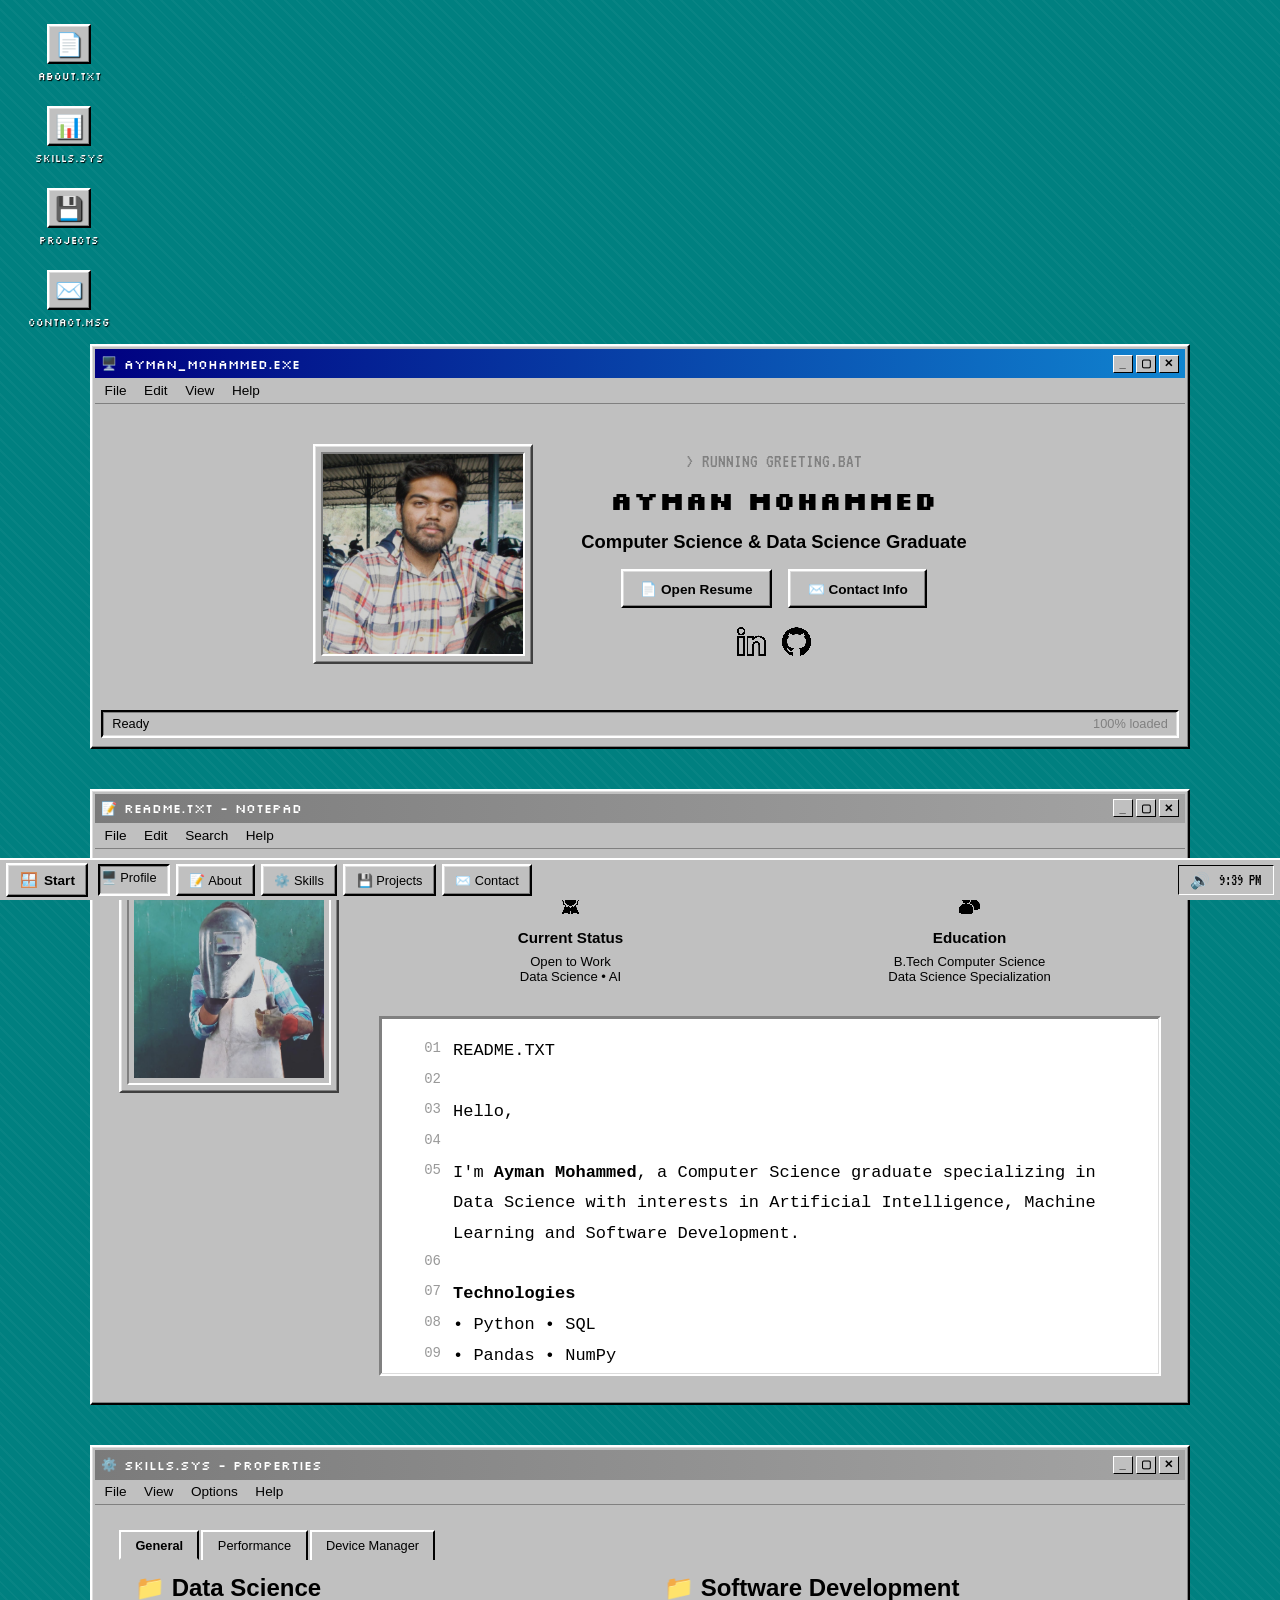
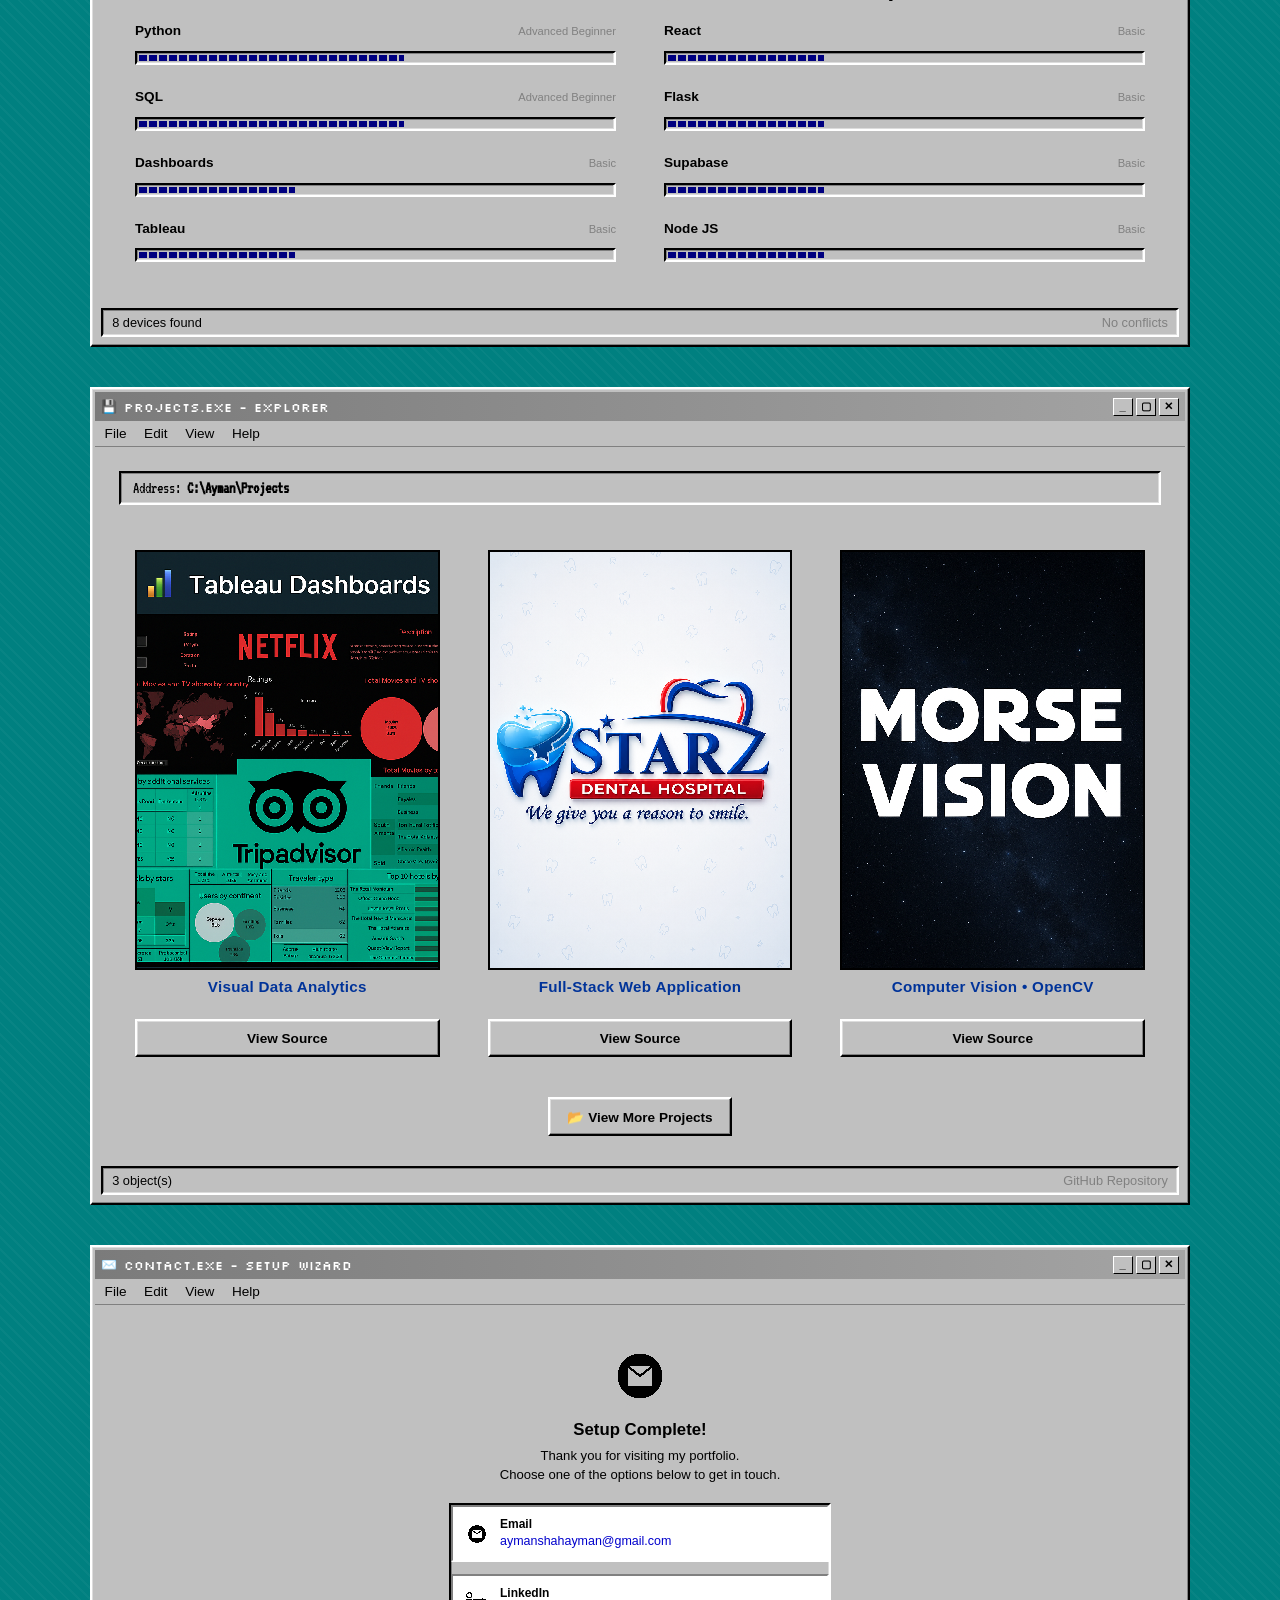
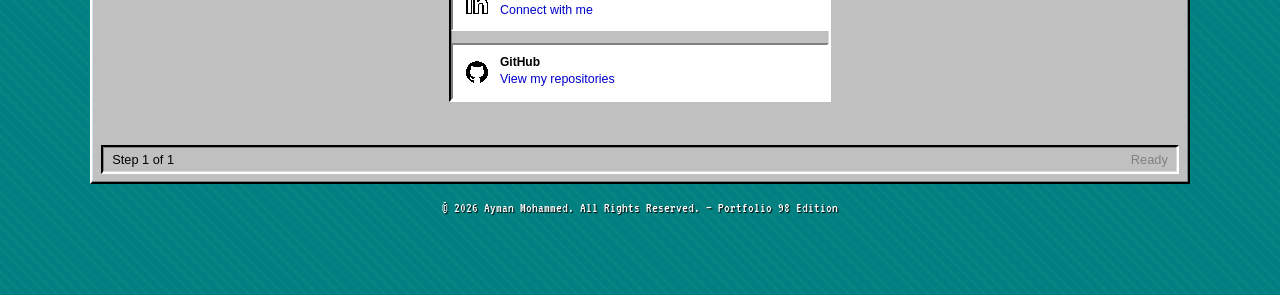
==== commit 727b2955: "Improved mobile responsiveness and updated Notepad layout" ====
--- a/index.html
+++ b/index.html
@@ -172,44 +172,106 @@
 
         <!-- Notepad -->
 
-        <div class="notepad-text">
-
-<span class="line">01</span> README.TXT
-<span class="line">02</span>
-<span class="line">03</span> Hello,
-<span class="line">04</span>
-<span class="line">05</span> I'm Ayman Mohammed, a Computer Science graduate
-<span class="line">06</span> specializing in Data Science with interests in
-<span class="line">07</span> Artificial Intelligence, Machine Learning and
-<span class="line">08</span> Software Development.
-<span class="line">09</span>
-<span class="line">10</span> Technologies:
-<span class="line">11</span> • Python • SQL
-<span class="line">12</span> • Pandas • NumPy • Scikit-learn
-<span class="line">13</span> • Tableau • Power BI
-<span class="line">14</span> • OpenCV • Flask • React
-<span class="line">15</span>
-<span class="line">16</span> Projects:
-<span class="line">17</span> • Blink to Text (Capstone)
-<span class="line">18</span> • Netflix Dashboard
-<span class="line">19</span> • Tripadvisor Dashboard
-<span class="line">20</span> • Starz Dental Web Application
-<span class="line">21</span>
-<span class="line">22</span> Currently seeking opportunities to build
-<span class="line">23</span> impactful AI and data-driven applications.
-
-        </div>
-
-      </div>
-
-    </div>
-
-  </div>
-
-  <div class="win-statusbar">
-    <span>Ln 23, Col 42</span>
-    <span class="win-statusbar-right">UTF-8</span>
-  </div>
+        <!-- Notepad -->
+
+<div class="notepad-text">
+
+  <div class="note-row">
+    <span class="line">01</span>
+    <span class="note-content">README.TXT</span>
+  </div>
+
+  <div class="note-row">
+    <span class="line">02</span>
+    <span class="note-content"></span>
+  </div>
+
+  <div class="note-row">
+    <span class="line">03</span>
+    <span class="note-content">Hello,</span>
+  </div>
+
+  <div class="note-row">
+    <span class="line">04</span>
+    <span class="note-content"></span>
+  </div>
+
+  <div class="note-row">
+    <span class="line">05</span>
+    <span class="note-content">I'm <strong>Ayman Mohammed</strong>, a Computer Science graduate specializing in Data Science with interests in Artificial Intelligence, Machine Learning and Software Development.</span>
+  </div>
+
+  <div class="note-row">
+    <span class="line">06</span>
+    <span class="note-content"></span>
+  </div>
+
+  <div class="note-row">
+    <span class="line">07</span>
+    <span class="note-content"><strong>Technologies</strong></span>
+  </div>
+
+  <div class="note-row">
+    <span class="line">08</span>
+    <span class="note-content">• Python • SQL</span>
+  </div>
+
+  <div class="note-row">
+    <span class="line">09</span>
+    <span class="note-content">• Pandas • NumPy</span>
+  </div>
+
+  <div class="note-row">
+    <span class="line">10</span>
+    <span class="note-content">• Tableau</span>
+  </div>
+
+  <div class="note-row">
+    <span class="line">11</span>
+    <span class="note-content">• OpenCV  • Flask   • React</span>
+  </div>
+
+  <div class="note-row">
+    <span class="line">12</span>
+    <span class="note-content"></span>
+  </div>
+
+  <div class="note-row">
+    <span class="line">13</span>
+    <span class="note-content"><strong>Projects</strong></span>
+  </div>
+
+  <div class="note-row">
+    <span class="line">14</span>
+    <span class="note-content">• Blink to Text (Capstone)</span>
+  </div>
+
+  <div class="note-row">
+    <span class="line">15</span>
+    <span class="note-content">• Netflix Dashboard</span>
+  </div>
+
+  <div class="note-row">
+    <span class="line">16</span>
+    <span class="note-content">• Tripadvisor Dashboard</span>
+  </div>
+
+  <div class="note-row">
+    <span class="line">17</span>
+    <span class="note-content">• Starz Dental Web Application</span>
+  </div>
+
+  <div class="note-row">
+    <span class="line">18</span>
+    <span class="note-content"></span>
+  </div>
+
+  <div class="note-row">
+    <span class="line">19</span>
+    <span class="note-content">Currently seeking opportunities to build impactful AI and data-driven applications.</span>
+  </div>
+
+</div>
 
 </section>
 
--- a/style.css
+++ b/style.css
@@ -584,43 +584,55 @@
 
 .notepad-text{
 
-    background:#ffffff;
-
+    background:#fff;
     color:#000;
 
     border-top:2px solid #808080;
     border-left:2px solid #808080;
-    border-right:2px solid #ffffff;
-    border-bottom:2px solid #ffffff;
+    border-right:2px solid #fff;
+    border-bottom:2px solid #fff;
 
     padding:18px;
 
     font-family:"Courier New",monospace;
-
     font-size:17px;
-
-    line-height:2;
+    line-height:1.8;
+
+    max-height:360px;
+    overflow-y:auto;
+
+    box-sizing:border-box;
+}
+
+.note-row{
+
+    display:grid;
+    grid-template-columns:42px 1fr;
+    column-gap:12px;
+
+    align-items:flex-start;
+
+    min-height:30px;
+}
+
+.line{
+
+    color:#999;
+    user-select:none;
+    font-size:14px;
+
+    text-align:right;
+}
+
+.note-content{
 
     white-space:pre-wrap;
-
-    overflow-y:auto;
-
-    max-height:350px;
-
-    box-sizing:border-box;
-}
-
-.line{
-
-    display:inline-block;
-
-    width:36px;
-
-    color:#999;
-
-    font-size:14px;
-
-    user-select:none;
+    word-break:break-word;
+}
+
+.note-content strong{
+
+    font-weight:bold;
 }
 
 /* Scrollbar */
--- a/mediaqueries.css
+++ b/mediaqueries.css
@@ -62,6 +62,69 @@
 
 
 /* ==========================================================
+   TABLETS
+========================================================== */
+
+@media screen and (max-width: 992px) {
+
+  main{
+    max-width:100%;
+    gap:2rem;
+  }
+
+  .desktop-icons{
+    flex-direction:row;
+    justify-content:center;
+    flex-wrap:wrap;
+    width:100%;
+    gap:1rem;
+    margin-bottom:2rem;
+  }
+
+  .desktop-icon{
+    width:80px;
+  }
+
+  .win-body--profile{
+    flex-direction:column;
+    gap:2rem;
+    text-align:center;
+  }
+
+  .section-container{
+    flex-direction:column;
+    align-items:center;
+  }
+
+  .about-details-container{
+    width:100%;
+  }
+
+  .about-containers{
+    justify-content:center;
+  }
+
+  .experience-details-container .about-containers{
+    flex-direction:column;
+  }
+
+  .project-card{
+    width:100%;
+    max-width:420px;
+    margin:auto;
+  }
+
+  .project-img{
+    height:340px;
+  }
+
+  .contact-info-upper-container{
+    width:100%;
+  }
+}
+
+
+/* ==========================================================
    MOBILE
 ========================================================== */
 
@@ -139,6 +202,7 @@
   .details-container{
     min-width:100%;
   }
+  
 
   /* ---------------- Skills ---------------- */
 
--- a/style.css
+++ b/style.css
@@ -584,43 +584,55 @@
 
 .notepad-text{
 
-    background:#ffffff;
-
+    background:#fff;
     color:#000;
 
     border-top:2px solid #808080;
     border-left:2px solid #808080;
-    border-right:2px solid #ffffff;
-    border-bottom:2px solid #ffffff;
+    border-right:2px solid #fff;
+    border-bottom:2px solid #fff;
 
     padding:18px;
 
     font-family:"Courier New",monospace;
-
     font-size:17px;
-
-    line-height:2;
+    line-height:1.8;
+
+    max-height:360px;
+    overflow-y:auto;
+
+    box-sizing:border-box;
+}
+
+.note-row{
+
+    display:grid;
+    grid-template-columns:42px 1fr;
+    column-gap:12px;
+
+    align-items:flex-start;
+
+    min-height:30px;
+}
+
+.line{
+
+    color:#999;
+    user-select:none;
+    font-size:14px;
+
+    text-align:right;
+}
+
+.note-content{
 
     white-space:pre-wrap;
-
-    overflow-y:auto;
-
-    max-height:350px;
-
-    box-sizing:border-box;
-}
-
-.line{
-
-    display:inline-block;
-
-    width:36px;
-
-    color:#999;
-
-    font-size:14px;
-
-    user-select:none;
+    word-break:break-word;
+}
+
+.note-content strong{
+
+    font-weight:bold;
 }
 
 /* Scrollbar */
--- a/mediaqueries.css
+++ b/mediaqueries.css
@@ -62,6 +62,69 @@
 
 
 /* ==========================================================
+   TABLETS
+========================================================== */
+
+@media screen and (max-width: 992px) {
+
+  main{
+    max-width:100%;
+    gap:2rem;
+  }
+
+  .desktop-icons{
+    flex-direction:row;
+    justify-content:center;
+    flex-wrap:wrap;
+    width:100%;
+    gap:1rem;
+    margin-bottom:2rem;
+  }
+
+  .desktop-icon{
+    width:80px;
+  }
+
+  .win-body--profile{
+    flex-direction:column;
+    gap:2rem;
+    text-align:center;
+  }
+
+  .section-container{
+    flex-direction:column;
+    align-items:center;
+  }
+
+  .about-details-container{
+    width:100%;
+  }
+
+  .about-containers{
+    justify-content:center;
+  }
+
+  .experience-details-container .about-containers{
+    flex-direction:column;
+  }
+
+  .project-card{
+    width:100%;
+    max-width:420px;
+    margin:auto;
+  }
+
+  .project-img{
+    height:340px;
+  }
+
+  .contact-info-upper-container{
+    width:100%;
+  }
+}
+
+
+/* ==========================================================
    MOBILE
 ========================================================== */
 
@@ -139,6 +202,7 @@
   .details-container{
     min-width:100%;
   }
+  
 
   /* ---------------- Skills ---------------- */
 
